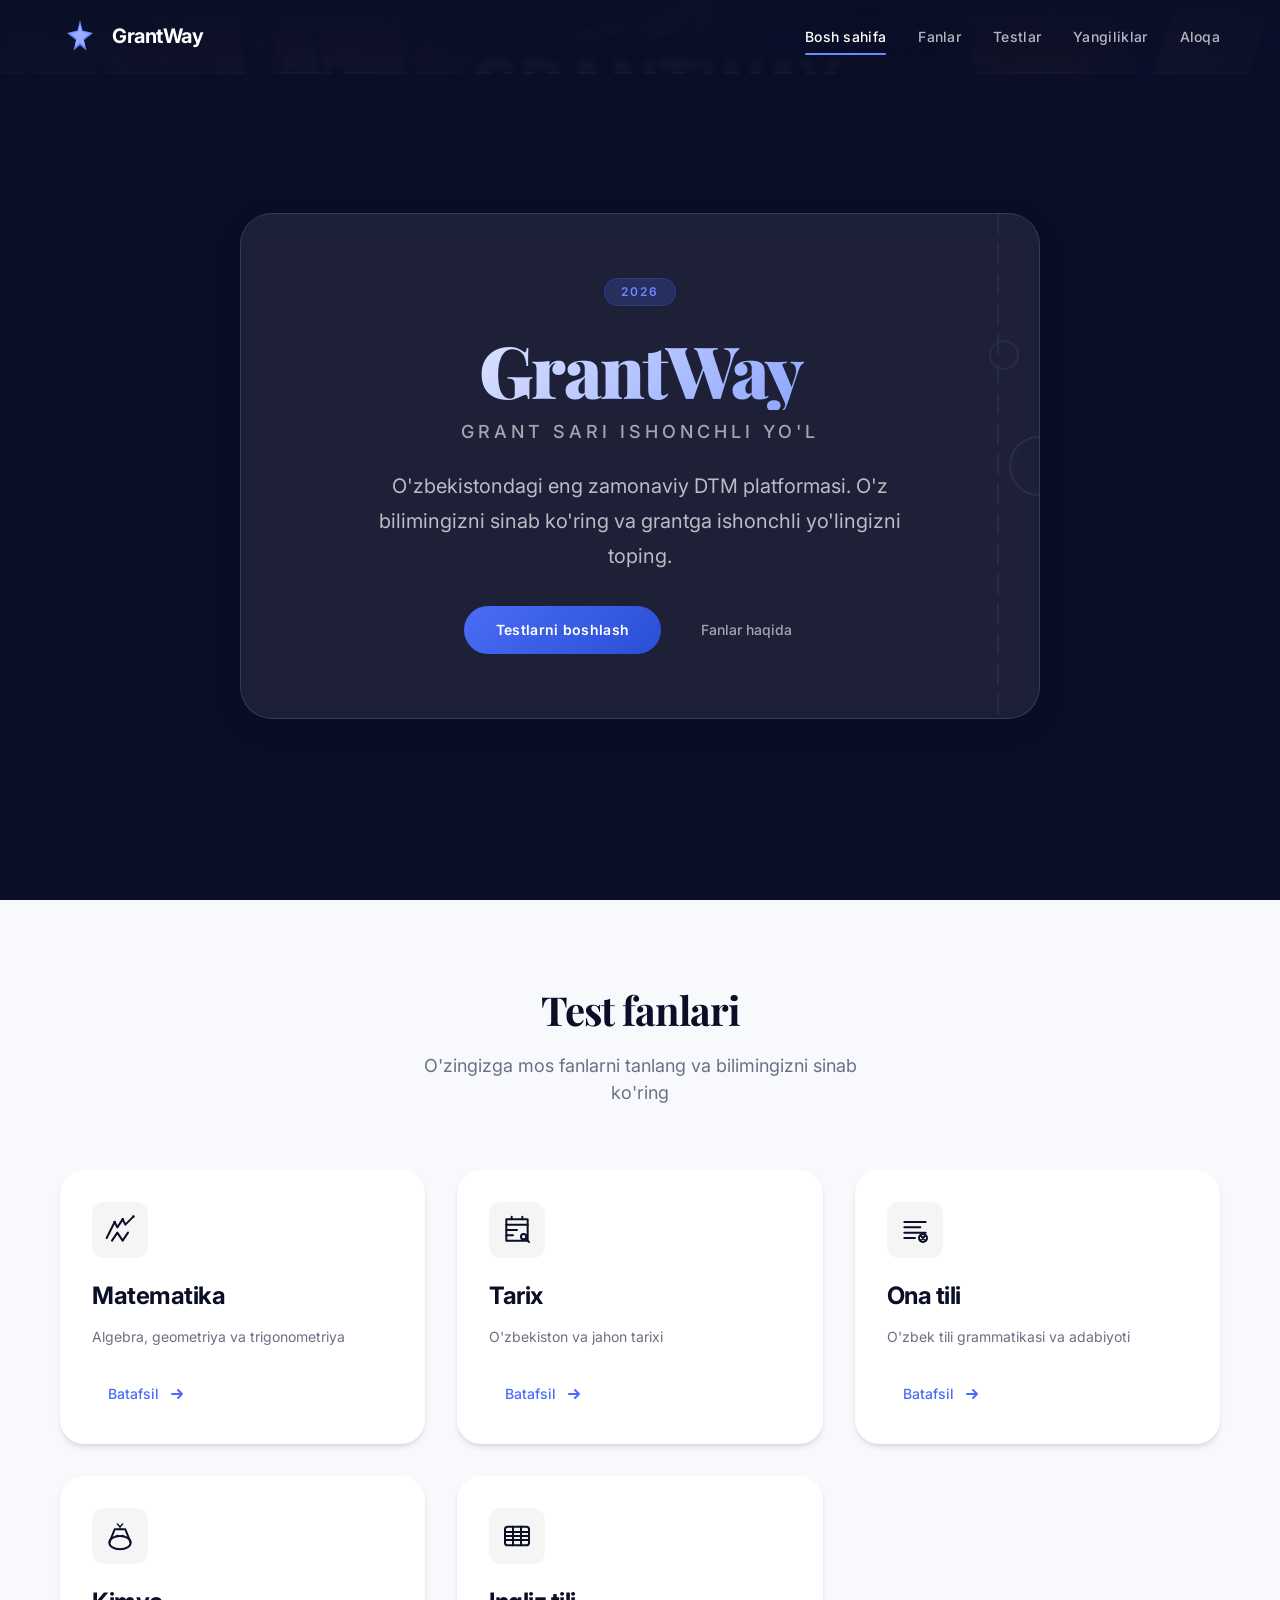
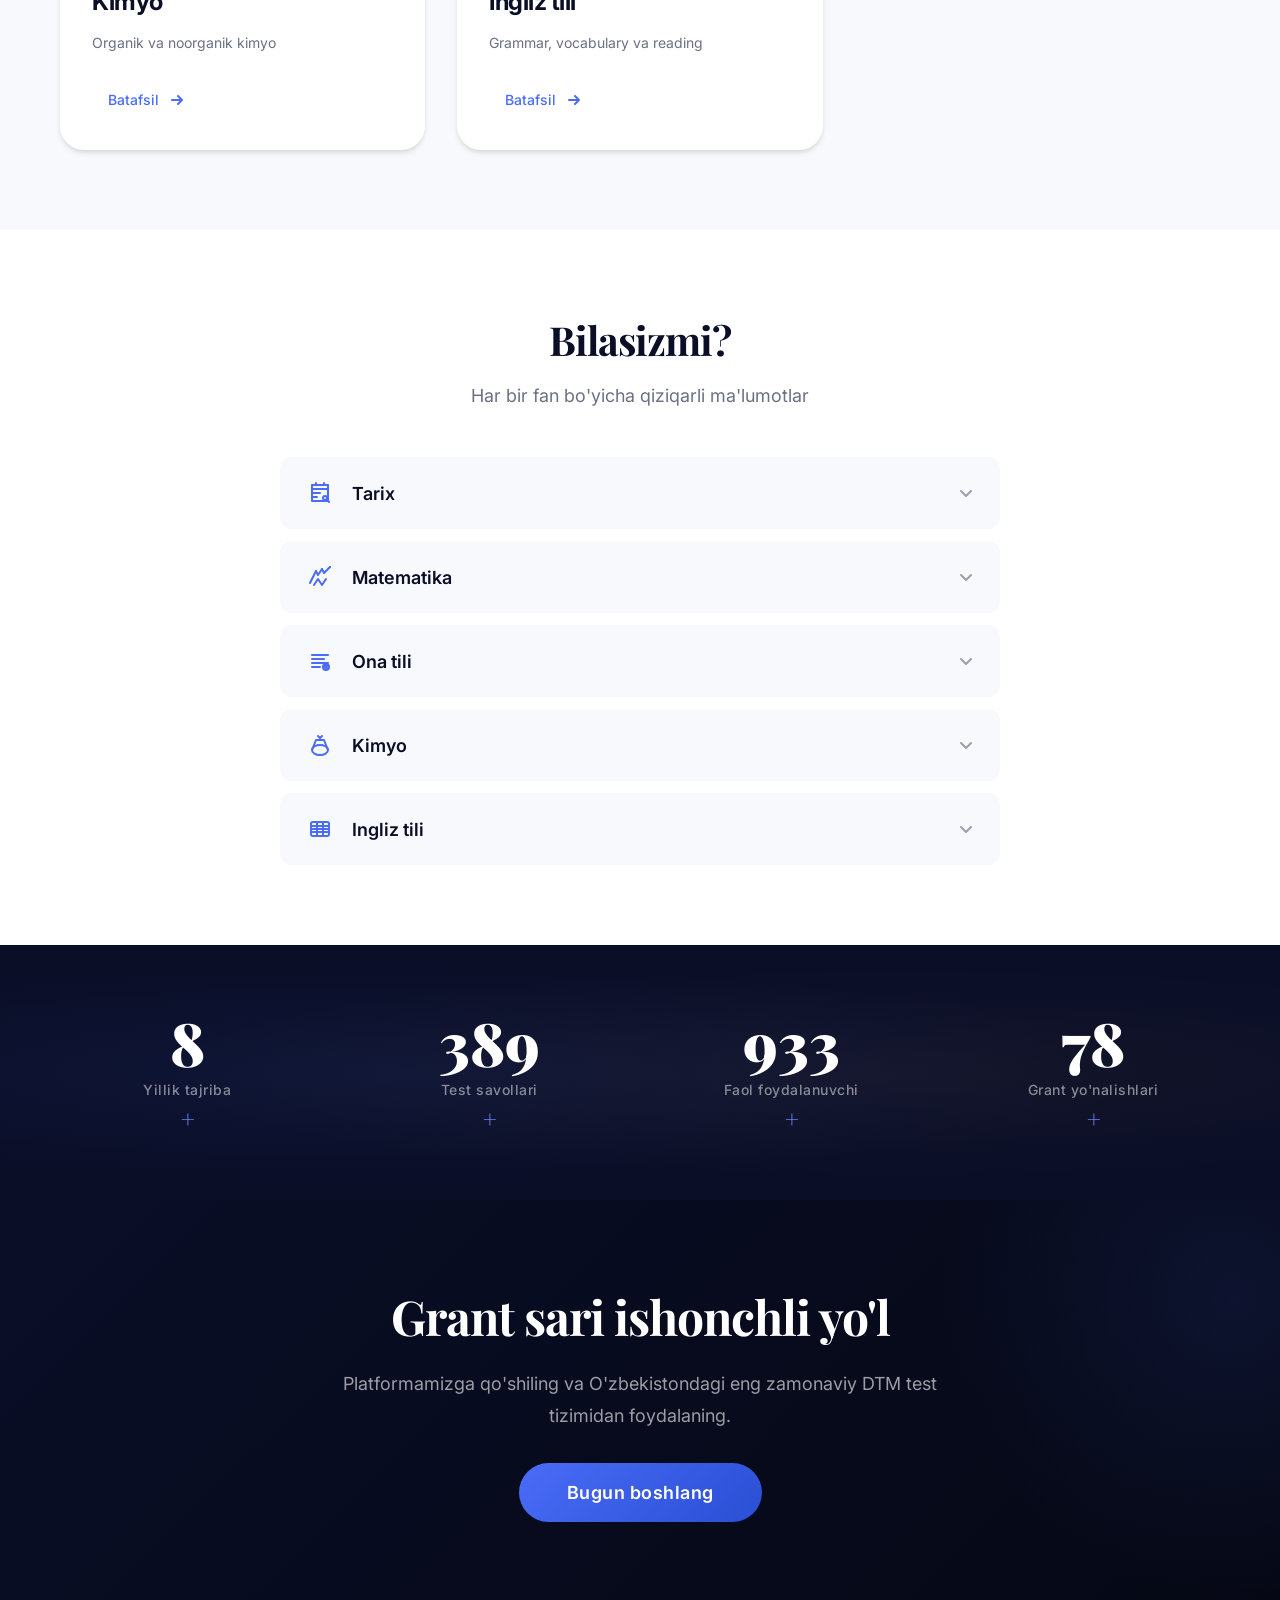
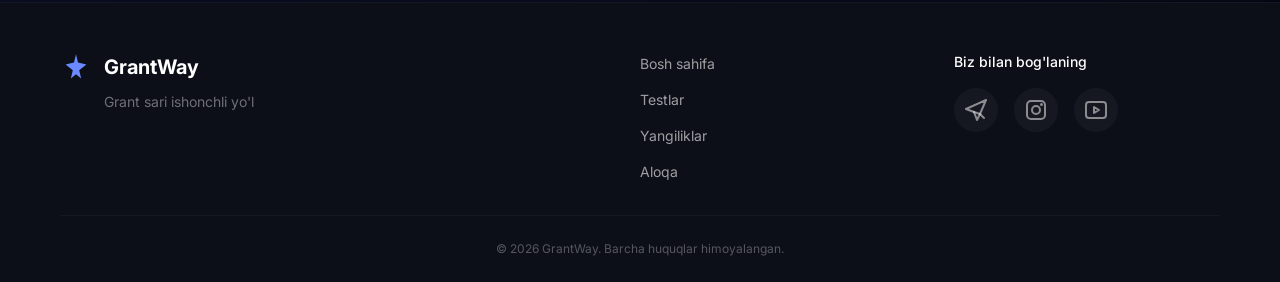
==== index.html @ 7e538c3a "first commit" ====
<!DOCTYPE html>
<html lang="uz">
<head>
    <!-- Meta ma'lumotlar -->
    <meta charset="UTF-8" />
    <meta name="viewport" content="width=device-width, initial-scale=1.0" />
    <meta name="description" content="GrantWay - O'zbekistondagi eng zamonaviy DTM abituriyentlar platformasi. Grant sari ishonchli yo'l." />
    <meta name="theme-color" content="#0a0e27" />
    
    <!-- Favicon -->
    <link rel="icon" type="image/svg+xml" href="./assets/icons/favicon.svg" />
    <link rel="apple-touch-icon" href="./assets/icons/apple-touch-icon.png" />
    
    <!-- Fontlar -->
    <link rel="preconnect" href="https://fonts.googleapis.com" />
    <link rel="preconnect" href="https://fonts.gstatic.com" crossorigin />
    <link href="https://fonts.googleapis.com/css2?family=Inter:ital,wght@0,300;0,400;0,500;0,600;0,700;0,800;0,900;1,400&family=Playfair+Display:ital,wght@0,700;0,800;0,900;1,700&display=swap" rel="stylesheet" />
    
    <!-- CSS -->
    <link rel="stylesheet" href="./style.css" />
    
    <title>GrantWay - Grant sari ishonchli yo'l</title>
</head>
<body>
    <!-- ============================================ -->
    <!-- HEADER: Transparent, Sticky, Blur -->
    <!-- ============================================ -->
    <header class="header" role="banner" aria-label="Sayt sarlavhasi">
        <div class="header__background" aria-hidden="true"></div>
        <div class="header__overlay" aria-hidden="true"></div>
        
        <div class="container header__container">
            <!-- Logo -->
            <a href="./index.html" class="header__logo" aria-label="GrantWay bosh sahifa">
                <svg class="header__logo-icon" width="40" height="40" viewBox="0 0 40 40" fill="none" xmlns="./assets/icons/logo.svg" aria-hidden="true">
                    <path d="M20 4L22.5 14.5L33 17L24 24L26.5 34.5L20 29L13.5 34.5L16 24L7 17L17.5 14.5L20 4Z" fill="currentColor" />
                    <path d="M20 8L21.8 15.6L29.6 17.4L23.4 22.6L25.2 30.2L20 26.6L14.8 30.2L16.6 22.6L10.4 17.4L18.2 15.6L20 8Z" fill="white" opacity="0.3" />
                </svg>
                <span class="header__logo-text">GrantWay</span>
            </a>
            
            <!-- Navigation -->
            <nav class="header__nav" role="navigation" aria-label="Asosiy menyu">
                <ul class="header__nav-list">
                    <li class="header__nav-item">
                        <a href="./index.html" class="header__nav-link header__nav-link--active">Bosh sahifa</a>
                    </li>
                    <li class="header__nav-item">
                        <a href="./index.html#fanlar" class="header__nav-link">Fanlar</a>
                    </li>
                    <li class="header__nav-item">
                        <a href="./pages/testlar.html" class="header__nav-link">Testlar</a>
                    </li>
                    <li class="header__nav-item">
                        <a href="./pages/yangiliklar.html" class="header__nav-link">Yangiliklar</a>
                    </li>
                    <li class="header__nav-item">
                        <a href="./pages/aloqa.html" class="header__nav-link">Aloqa</a>
                    </li>
                </ul>
            </nav>
            
            <!-- Burger Menu -->
            <button class="header__burger" aria-label="Menyuni ochish/yopish" aria-expanded="false" aria-controls="mobile-menu">
                <span class="header__burger-line"></span>
                <span class="header__burger-line"></span>
                <span class="header__burger-line"></span>
            </button>
        </div>
        
        <!-- Mobile Menu -->
        <div class="header__mobile" id="mobile-menu" role="navigation" aria-label="Mobil menyu" hidden>
            <ul class="header__mobile-list">
                <li class="header__mobile-item">
                    <a href="./index.html" class="header__mobile-link header__mobile-link--active">Bosh sahifa</a>
                </li>
                <li class="header__mobile-item">
                    <a href="./index.html#fanlar" class="header__mobile-link">Fanlar</a>
                </li>
                <li class="header__mobile-item">
                    <a href="./pages/testlar.html" class="header__mobile-link">Testlar</a>
                </li>
                <li class="header__mobile-item">
                    <a href="./pages/yangiliklar.html" class="header__mobile-link">Yangiliklar</a>
                </li>
                <li class="header__mobile-item">
                    <a href="./pages/aloqa.html" class="header__mobile-link">Aloqa</a>
                </li>
            </ul>
        </div>
    </header>

    <!-- ============================================ -->
    <!-- MAIN: Asosiy kontent -->
    <!-- ============================================ -->
    <main class="main" role="main">
        <!-- ============================================ -->
        <!-- HERO: Admission Ticket uslubi -->
        <!-- ============================================ -->
        <section class="hero" aria-label="Asosiy banner">
            <div class="hero__parallax" aria-hidden="true"></div>
            <div class="container hero__container">
                <div class="hero__ticket">
                    <div class="hero__content">
                        <span class="hero__badge">2026</span>
                        <h1 class="hero__title">
                            <span class="hero__title-main">GrantWay</span>
                            <span class="hero__title-sub">Grant sari ishonchli yo'l</span>
                        </h1>
                        <p class="hero__description">
                            O'zbekistondagi eng zamonaviy DTM platformasi. 
                            O'z bilimingizni sinab ko'ring va grantga ishonchli yo'lingizni toping.
                        </p>
                        <div class="hero__actions">
                            <a href="./pages/testlar.html" class="hero__cta cta-button">
                                <span class="cta-button__text">Testlarni boshlash</span>
                                <span class="cta-button__ripple" aria-hidden="true"></span>
                            </a>
                            <a href="./index.html#fanlar" class="hero__secondary">Fanlar haqida</a>
                        </div>
                    </div>
                    
                    <div class="hero__ticket-decoration" aria-hidden="true">
                        <div class="hero__ticket-line"></div>
                        <div class="hero__ticket-circle"></div>
                        <div class="hero__ticket-circle hero__ticket-circle--small"></div>
                    </div>
                </div>
            </div>
            
            <div class="hero__bg-animation" aria-hidden="true">
                <div class="hero__bg-particle"></div>
                <div class="hero__bg-particle"></div>
                <div class="hero__bg-particle"></div>
                <div class="hero__bg-particle"></div>
                <div class="hero__bg-particle"></div>
            </div>
        </section>

        <!-- ============================================ -->
        <!-- FANLAR: Matematika, Tarix, Ona tili, Kimyo, Ingliz -->
        <!-- ============================================ -->
        <section class="subjects" id="fanlar" aria-label="Fanlar bo'limi">
            <div class="container">
                <div class="subjects__header">
                    <h2 class="subjects__title">Test fanlari</h2>
                    <p class="subjects__subtitle">O'zingizga mos fanlarni tanlang va bilimingizni sinab ko'ring</p>
                </div>
                
                <div class="subjects__grid">
                    <!-- Matematika -->
                    <article class="subject-card subject-card--matematika" data-subject="matematika">
                        <div class="subject-card__background" aria-hidden="true"></div>
                        <div class="subject-card__content">
                            <div class="subject-card__icon-wrapper">
                                <svg class="subject-card__icon" width="48" height="48" viewBox="0 0 48 48" fill="none" xmlns="http://www.w3.org/2000/svg" aria-hidden="true">
                                    <path d="M4 36L16 12L20 20L28 8L32 16L44 4" stroke="currentColor" stroke-width="3" stroke-linecap="round" stroke-linejoin="round" />
                                    <path d="M12 40L20 28L28 40L36 28" stroke="currentColor" stroke-width="3" stroke-linecap="round" stroke-linejoin="round" />
                                    <circle cx="16" cy="12" r="2" fill="currentColor" />
                                    <circle cx="28" cy="8" r="2" fill="currentColor" />
                                    <circle cx="44" cy="4" r="2" fill="currentColor" />
                                </svg>
                            </div>
                            <h3 class="subject-card__title">Matematika</h3>
                            <p class="subject-card__description">Algebra, geometriya va trigonometriya</p>
                            <a href="./pages/matematika.html" class="subject-card__link" aria-label="Matematika faniga o'tish">
                                <span>Batafsil</span>
                                <svg width="20" height="20" viewBox="0 0 20 20" fill="none" xmlns="http://www.w3.org/2000/svg" aria-hidden="true">
                                    <path d="M5 10H15M15 10L11 6M15 10L11 14" stroke="currentColor" stroke-width="2" stroke-linecap="round" stroke-linejoin="round" />
                                </svg>
                            </a>
                        </div>
                        <div class="subject-card__float subject-card__float--1" aria-hidden="true">π</div>
                        <div class="subject-card__float subject-card__float--2" aria-hidden="true">Σ</div>
                        <div class="subject-card__float subject-card__float--3" aria-hidden="true">√</div>
                        <div class="subject-card__float subject-card__float--4" aria-hidden="true">+</div>
                        <div class="subject-card__float subject-card__float--5" aria-hidden="true">÷</div>
                    </article>

                    <!-- Tarix -->
                    <article class="subject-card subject-card--tarix" data-subject="tarix">
                        <div class="subject-card__background" aria-hidden="true"></div>
                        <div class="subject-card__content">
                            <div class="subject-card__icon-wrapper">
                                <svg class="subject-card__icon" width="48" height="48" viewBox="0 0 48 48" fill="none" xmlns="http://www.w3.org/2000/svg" aria-hidden="true">
                                    <path d="M8 8H40V40H8V8Z" stroke="currentColor" stroke-width="3" stroke-linejoin="round" />
                                    <path d="M16 8V4M32 8V4M8 16H40M8 24H24M8 32H18" stroke="currentColor" stroke-width="3" stroke-linecap="round" />
                                    <circle cx="34" cy="34" r="4" stroke="currentColor" stroke-width="3" />
                                    <path d="M37 37L42 42" stroke="currentColor" stroke-width="3" stroke-linecap="round" />
                                </svg>
                            </div>
                            <h3 class="subject-card__title">Tarix</h3>
                            <p class="subject-card__description">O'zbekiston va jahon tarixi</p>
                            <a href="./pages/tarix.html" class="subject-card__link" aria-label="Tarix faniga o'tish">
                                <span>Batafsil</span>
                                <svg width="20" height="20" viewBox="0 0 20 20" fill="none" xmlns="http://www.w3.org/2000/svg" aria-hidden="true">
                                    <path d="M5 10H15M15 10L11 6M15 10L11 14" stroke="currentColor" stroke-width="2" stroke-linecap="round" stroke-linejoin="round" />
                                </svg>
                            </a>
                        </div>
                        <div class="subject-card__float subject-card__float--1" aria-hidden="true">⚔</div>
                        <div class="subject-card__float subject-card__float--2" aria-hidden="true">🏛</div>
                        <div class="subject-card__float subject-card__float--3" aria-hidden="true">🗺</div>
                        <div class="subject-card__float subject-card__float--4" aria-hidden="true">👑</div>
                        <div class="subject-card__float subject-card__float--5" aria-hidden="true">📜</div>
                    </article>

                    <!-- Ona tili -->
                    <article class="subject-card subject-card--ona-tili" data-subject="ona-tili">
                        <div class="subject-card__background" aria-hidden="true"></div>
                        <div class="subject-card__content">
                            <div class="subject-card__icon-wrapper">
                                <svg class="subject-card__icon" width="48" height="48" viewBox="0 0 48 48" fill="none" xmlns="http://www.w3.org/2000/svg" aria-hidden="true">
                                    <path d="M8 12H40M8 20H32M8 28H40M8 36H24" stroke="currentColor" stroke-width="3" stroke-linecap="round" />
                                    <circle cx="36" cy="36" r="6" stroke="currentColor" stroke-width="3" />
                                    <path d="M33 33L39 39M39 33L33 39" stroke="currentColor" stroke-width="3" stroke-linecap="round" />
                                </svg>
                            </div>
                            <h3 class="subject-card__title">Ona tili</h3>
                            <p class="subject-card__description">O'zbek tili grammatikasi va adabiyoti</p>
                            <a href="./pages/ona-tili.html" class="subject-card__link" aria-label="Ona tili faniga o'tish">
                                <span>Batafsil</span>
                                <svg width="20" height="20" viewBox="0 0 20 20" fill="none" xmlns="http://www.w3.org/2000/svg" aria-hidden="true">
                                    <path d="M5 10H15M15 10L11 6M15 10L11 14" stroke="currentColor" stroke-width="2" stroke-linecap="round" stroke-linejoin="round" />
                                </svg>
                            </a>
                        </div>
                        <div class="subject-card__float subject-card__float--1" aria-hidden="true">📖</div>
                        <div class="subject-card__float subject-card__float--2" aria-hidden="true">✍</div>
                        <div class="subject-card__float subject-card__float--3" aria-hidden="true">📝</div>
                        <div class="subject-card__float subject-card__float--4" aria-hidden="true">🔤</div>
                        <div class="subject-card__float subject-card__float--5" aria-hidden="true">📚</div>
                    </article>

                    <!-- Kimyo -->
                    <article class="subject-card subject-card--kimyo" data-subject="kimyo">
                        <div class="subject-card__background" aria-hidden="true"></div>
                        <div class="subject-card__content">
                            <div class="subject-card__icon-wrapper">
                                <svg class="subject-card__icon" width="48" height="48" viewBox="0 0 48 48" fill="none" xmlns="http://www.w3.org/2000/svg" aria-hidden="true">
                                    <ellipse cx="24" cy="34" rx="16" ry="10" stroke="currentColor" stroke-width="3" />
                                    <path d="M8 34L16 14H32L40 34" stroke="currentColor" stroke-width="3" stroke-linejoin="round" />
                                    <circle cx="20" cy="24" r="2" fill="currentColor" />
                                    <circle cx="28" cy="24" r="2" fill="currentColor" />
                                    <path d="M24 14V10M24 10L20 6M24 10L28 6" stroke="currentColor" stroke-width="2" stroke-linecap="round" stroke-linejoin="round" />
                                </svg>
                            </div>
                            <h3 class="subject-card__title">Kimyo</h3>
                            <p class="subject-card__description">Organik va noorganik kimyo</p>
                            <a href="./pages/kimyo.html" class="subject-card__link" aria-label="Kimyo faniga o'tish">
                                <span>Batafsil</span>
                                <svg width="20" height="20" viewBox="0 0 20 20" fill="none" xmlns="http://www.w3.org/2000/svg" aria-hidden="true">
                                    <path d="M5 10H15M15 10L11 6M15 10L11 14" stroke="currentColor" stroke-width="2" stroke-linecap="round" stroke-linejoin="round" />
                                </svg>
                            </a>
                        </div>
                        <div class="subject-card__float subject-card__float--1" aria-hidden="true">⚗</div>
                        <div class="subject-card__float subject-card__float--2" aria-hidden="true">🧪</div>
                        <div class="subject-card__float subject-card__float--3" aria-hidden="true">⚛</div>
                        <div class="subject-card__float subject-card__float--4" aria-hidden="true">🔬</div>
                        <div class="subject-card__float subject-card__float--5" aria-hidden="true">🧫</div>
                    </article>

                    <!-- Ingliz tili -->
                    <article class="subject-card subject-card--ingliz" data-subject="ingliz">
                        <div class="subject-card__background" aria-hidden="true"></div>
                        <div class="subject-card__content">
                            <div class="subject-card__icon-wrapper">
                                <svg class="subject-card__icon" width="48" height="48" viewBox="0 0 48 48" fill="none" xmlns="http://www.w3.org/2000/svg" aria-hidden="true">
                                    <rect x="6" y="10" width="36" height="28" rx="4" stroke="currentColor" stroke-width="3" />
                                    <path d="M6 18H42M6 24H42M6 30H42" stroke="currentColor" stroke-width="3" stroke-linecap="round" />
                                    <path d="M18 10V38M30 10V38" stroke="currentColor" stroke-width="3" stroke-linecap="round" />
                                </svg>
                            </div>
                            <h3 class="subject-card__title">Ingliz tili</h3>
                            <p class="subject-card__description">Grammar, vocabulary va reading</p>
                            <a href="./pages/ingliz.html" class="subject-card__link" aria-label="Ingliz tili faniga o'tish">
                                <span>Batafsil</span>
                                <svg width="20" height="20" viewBox="0 0 20 20" fill="none" xmlns="http://www.w3.org/2000/svg" aria-hidden="true">
                                    <path d="M5 10H15M15 10L11 6M15 10L11 14" stroke="currentColor" stroke-width="2" stroke-linecap="round" stroke-linejoin="round" />
                                </svg>
                            </a>
                        </div>
                        <div class="subject-card__float subject-card__float--1" aria-hidden="true">ABC</div>
                        <div class="subject-card__float subject-card__float--2" aria-hidden="true">📘</div>
                        <div class="subject-card__float subject-card__float--3" aria-hidden="true">🇬🇧</div>
                        <div class="subject-card__float subject-card__float--4" aria-hidden="true">📝</div>
                        <div class="subject-card__float subject-card__float--5" aria-hidden="true">🗣</div>
                    </article>
                </div>
            </div>
        </section>

        <!-- ============================================ -->
        <!-- BILASIZMI: Accordion -->
        <!-- ============================================ -->
        <section class="facts" aria-label="Qiziqarli faktlar">
            <div class="container">
                <div class="facts__header">
                    <h2 class="facts__title">Bilasizmi?</h2>
                    <p class="facts__subtitle">Har bir fan bo'yicha qiziqarli ma'lumotlar</p>
                </div>
                
                <div class="facts__accordion" role="list">
                    <!-- Tarix -->
                    <div class="fact-item" role="listitem" data-fact="tarix">
                        <button class="fact-item__trigger" aria-expanded="false" aria-controls="fact-content-tarix">
                            <span class="fact-item__icon" aria-hidden="true">
                                <svg width="24" height="24" viewBox="0 0 24 24" fill="none" xmlns="http://www.w3.org/2000/svg">
                                    <path d="M4 4H20V20H4V4Z" stroke="currentColor" stroke-width="2" stroke-linejoin="round" />
                                    <path d="M8 4V2M16 4V2M4 8H20M4 12H12M4 16H9" stroke="currentColor" stroke-width="2" stroke-linecap="round" />
                                    <circle cx="17" cy="17" r="2" stroke="currentColor" stroke-width="2" />
                                    <path d="M18.5 18.5L21 21" stroke="currentColor" stroke-width="2" stroke-linecap="round" />
                                </svg>
                            </span>
                            <span class="fact-item__title">Tarix</span>
                            <span class="fact-item__arrow" aria-hidden="true">
                                <svg width="20" height="20" viewBox="0 0 20 20" fill="none" xmlns="http://www.w3.org/2000/svg">
                                    <path d="M5 8L10 13L15 8" stroke="currentColor" stroke-width="2" stroke-linecap="round" stroke-linejoin="round" />
                                </svg>
                            </span>
                        </button>
                        <div class="fact-item__content" id="fact-content-tarix" role="region">
                            <div class="fact-item__body">
                                <p>O'zbekiston hududida 3000 yil avval yozma adabiyot paydo bo'lgan. Avesto kitobi shu davrga oid eng qadimiy manbalardan biri hisoblanadi.</p>
                            </div>
                        </div>
                    </div>

                    <!-- Matematika -->
                    <div class="fact-item" role="listitem" data-fact="matematika">
                        <button class="fact-item__trigger" aria-expanded="false" aria-controls="fact-content-matematika">
                            <span class="fact-item__icon" aria-hidden="true">
                                <svg width="24" height="24" viewBox="0 0 24 24" fill="none" xmlns="http://www.w3.org/2000/svg">
                                    <path d="M2 18L8 6L10 10L14 4L16 8L22 2" stroke="currentColor" stroke-width="2" stroke-linecap="round" stroke-linejoin="round" />
                                    <path d="M6 20L10 14L14 20L18 14" stroke="currentColor" stroke-width="2" stroke-linecap="round" stroke-linejoin="round" />
                                    <circle cx="8" cy="6" r="1" fill="currentColor" />
                                    <circle cx="14" cy="4" r="1" fill="currentColor" />
                                    <circle cx="22" cy="2" r="1" fill="currentColor" />
                                </svg>
                            </span>
                            <span class="fact-item__title">Matematika</span>
                            <span class="fact-item__arrow" aria-hidden="true">
                                <svg width="20" height="20" viewBox="0 0 20 20" fill="none" xmlns="http://www.w3.org/2000/svg">
                                    <path d="M5 8L10 13L15 8" stroke="currentColor" stroke-width="2" stroke-linecap="round" stroke-linejoin="round" />
                                </svg>
                            </span>
                        </button>
                        <div class="fact-item__content" id="fact-content-matematika" role="region">
                            <div class="fact-item__body">
                                <p>Al-Xorazmiy "Algebra" asari bilan matematikaga algebra atamasini kiritgan. U 9-asrda yashab, hozirgi O'zbekiston hududida ilm-fan rivojiga katta hissa qo'shgan.</p>
                            </div>
                        </div>
                    </div>

                    <!-- Ona tili -->
                    <div class="fact-item" role="listitem" data-fact="ona-tili">
                        <button class="fact-item__trigger" aria-expanded="false" aria-controls="fact-content-ona-tili">
                            <span class="fact-item__icon" aria-hidden="true">
                                <svg width="24" height="24" viewBox="0 0 24 24" fill="none" xmlns="http://www.w3.org/2000/svg">
                                    <path d="M4 6H20M4 10H16M4 14H20M4 18H12" stroke="currentColor" stroke-width="2" stroke-linecap="round" />
                                    <circle cx="18" cy="18" r="3" stroke="currentColor" stroke-width="2" />
                                    <path d="M16.5 16.5L19.5 19.5M19.5 16.5L16.5 19.5" stroke="currentColor" stroke-width="2" stroke-linecap="round" />
                                </svg>
                            </span>
                            <span class="fact-item__title">Ona tili</span>
                            <span class="fact-item__arrow" aria-hidden="true">
                                <svg width="20" height="20" viewBox="0 0 20 20" fill="none" xmlns="http://www.w3.org/2000/svg">
                                    <path d="M5 8L10 13L15 8" stroke="currentColor" stroke-width="2" stroke-linecap="round" stroke-linejoin="round" />
                                </svg>
                            </span>
                        </button>
                        <div class="fact-item__content" id="fact-content-ona-tili" role="region">
                            <div class="fact-item__body">
                                <p>O'zbek tili 33 ta harfga ega. 1993-yilda lotin alifbosiga o'tilgan va hozirda ikkala alifbo (lotin va kirill) parallel ravishda qo'llanilmoqda.</p>
                            </div>
                        </div>
                    </div>

                    <!-- Kimyo -->
                    <div class="fact-item" role="listitem" data-fact="kimyo">
                        <button class="fact-item__trigger" aria-expanded="false" aria-controls="fact-content-kimyo">
                            <span class="fact-item__icon" aria-hidden="true">
                                <svg width="24" height="24" viewBox="0 0 24 24" fill="none" xmlns="http://www.w3.org/2000/svg">
                                    <ellipse cx="12" cy="17" rx="8" ry="5" stroke="currentColor" stroke-width="2" />
                                    <path d="M4 17L8 7H16L20 17" stroke="currentColor" stroke-width="2" stroke-linejoin="round" />
                                    <circle cx="10" cy="12" r="1" fill="currentColor" />
                                    <circle cx="14" cy="12" r="1" fill="currentColor" />
                                    <path d="M12 7V5M12 5L10 3M12 5L14 3" stroke="currentColor" stroke-width="2" stroke-linecap="round" stroke-linejoin="round" />
                                </svg>
                            </span>
                            <span class="fact-item__title">Kimyo</span>
                            <span class="fact-item__arrow" aria-hidden="true">
                                <svg width="20" height="20" viewBox="0 0 20 20" fill="none" xmlns="http://www.w3.org/2000/svg">
                                    <path d="M5 8L10 13L15 8" stroke="currentColor" stroke-width="2" stroke-linecap="round" stroke-linejoin="round" />
                                </svg>
                            </span>
                        </button>
                        <div class="fact-item__content" id="fact-content-kimyo" role="region">
                            <div class="fact-item__body">
                                <p>O'zbekiston kimyo olimlari 14-asrda bo'yoq va dori-darmon ishlab chiqarishda kimyoviy jarayonlarni qo'llashgan. Abu Ali ibn Sino esa 1000 dan ortiq dori vositalarining kimyoviy tarkibini o'rgangan.</p>
                            </div>
                        </div>
                    </div>

                    <!-- Ingliz tili -->
                    <div class="fact-item" role="listitem" data-fact="ingliz">
                        <button class="fact-item__trigger" aria-expanded="false" aria-controls="fact-content-ingliz">
                            <span class="fact-item__icon" aria-hidden="true">
                                <svg width="24" height="24" viewBox="0 0 24 24" fill="none" xmlns="http://www.w3.org/2000/svg">
                                    <rect x="3" y="5" width="18" height="14" rx="2" stroke="currentColor" stroke-width="2" />
                                    <path d="M3 9H21M3 12H21M3 15H21" stroke="currentColor" stroke-width="2" stroke-linecap="round" />
                                    <path d="M9 5V19M15 5V19" stroke="currentColor" stroke-width="2" stroke-linecap="round" />
                                </svg>
                            </span>
                            <span class="fact-item__title">Ingliz tili</span>
                            <span class="fact-item__arrow" aria-hidden="true">
                                <svg width="20" height="20" viewBox="0 0 20 20" fill="none" xmlns="http://www.w3.org/2000/svg">
                                    <path d="M5 8L10 13L15 8" stroke="currentColor" stroke-width="2" stroke-linecap="round" stroke-linejoin="round" />
                                </svg>
                            </span>
                        </button>
                        <div class="fact-item__content" id="fact-content-ingliz" role="region">
                            <div class="fact-item__body">
                                <p>Ingliz tili dunyoda 1.5 milliardga yaqin odam tomonidan qo'llaniladi. Bu til O'zbekistonda ham eng ko'p o'rganiladigan xorijiy til hisoblanadi.</p>
                            </div>
                        </div>
                    </div>
                </div>
            </div>
        </section>

        <!-- ============================================ -->
        <!-- STATISTIKA: Animated Counter -->
        <!-- ============================================ -->
        <section class="statistics" aria-label="Platforma statistikasi">
            <div class="container">
                <div class="statistics__grid">
                    <div class="statistic-item">
                        <span class="statistic-item__number" data-count="10" data-duration="2000">0</span>
                        <span class="statistic-item__label">Yillik tajriba</span>
                        <span class="statistic-item__suffix">+</span>
                    </div>
                    <div class="statistic-item">
                        <span class="statistic-item__number" data-count="500" data-duration="2000">0</span>
                        <span class="statistic-item__label">Test savollari</span>
                        <span class="statistic-item__suffix">+</span>
                    </div>
                    <div class="statistic-item">
                        <span class="statistic-item__number" data-count="1200" data-duration="2000">0</span>
                        <span class="statistic-item__label">Faol foydalanuvchi</span>
                        <span class="statistic-item__suffix">+</span>
                    </div>
                    <div class="statistic-item">
                        <span class="statistic-item__number" data-count="100" data-duration="2000">0</span>
                        <span class="statistic-item__label">Grant yo'nalishlari</span>
                        <span class="statistic-item__suffix">+</span>
                    </div>
                </div>
            </div>
        </section>

        <!-- ============================================ -->
        <!-- CTA: Premium, Ripple, Glow -->
        <!-- ============================================ -->
        <section class="cta-section" aria-label="Harakatga chaqiruv">
            <div class="container">
                <div class="cta-section__content">
                    <h2 class="cta-section__title">Grant sari ishonchli yo'l</h2>
                    <p class="cta-section__description">
                        Platformamizga qo'shiling va O'zbekistondagi eng zamonaviy DTM test tizimidan foydalaning.
                    </p>
                    <a href="./pages/testlar.html" class="cta-section__button cta-button cta-button--large">
                        <span class="cta-button__text">Bugun boshlang</span>
                        <span class="cta-button__ripple" aria-hidden="true"></span>
                        <span class="cta-button__glow" aria-hidden="true"></span>
                    </a>
                </div>
            </div>
        </section>
    </main>

    <!-- ============================================ -->
    <!-- FOOTER: Dark Blue -->
    <!-- ============================================ -->
    <footer class="footer" role="contentinfo" aria-label="Sayt pastki qismi">
        <div class="container">
            <div class="footer__grid">
                <div class="footer__brand">
                    <a href="./index.html" class="footer__logo">
                        <svg width="32" height="32" viewBox="0 0 40 40" fill="none" xmlns="http://www.w3.org/2000/svg" aria-hidden="true">
                            <path d="M20 4L22.5 14.5L33 17L24 24L26.5 34.5L20 29L13.5 34.5L16 24L7 17L17.5 14.5L20 4Z" fill="currentColor" />
                        </svg>
                        <span>GrantWay</span>
                    </a>
                    <p class="footer__description">Grant sari ishonchli yo'l</p>
                </div>
                
                <nav class="footer__nav" aria-label="Footer menyusi">
                    <ul class="footer__nav-list">
                        <li><a href="./index.html">Bosh sahifa</a></li>
                        <li><a href="./pages/testlar.html">Testlar</a></li>
                        <li><a href="./pages/yangiliklar.html">Yangiliklar</a></li>
                        <li><a href="./pages/aloqa.html">Aloqa</a></li>
                    </ul>
                </nav>
                
                <div class="footer__social">
                    <span class="footer__social-label">Biz bilan bog'laning</span>
                    <div class="footer__social-links">
                        <a href="#" aria-label="Telegram" class="footer__social-link">
                            <svg width="24" height="24" viewBox="0 0 24 24" fill="none" xmlns="http://www.w3.org/2000/svg" aria-hidden="true">
                                <path d="M22 2L2 11L10 14L13 22L16 16L22 2Z" stroke="currentColor" stroke-width="2" stroke-linejoin="round" />
                                <path d="M16 16L20 20M16 16L10 14" stroke="currentColor" stroke-width="2" stroke-linecap="round" />
                            </svg>
                        </a>
                        <a href="#" aria-label="Instagram" class="footer__social-link">
                            <svg width="24" height="24" viewBox="0 0 24 24" fill="none" xmlns="http://www.w3.org/2000/svg" aria-hidden="true">
                                <rect x="3" y="3" width="18" height="18" rx="4" stroke="currentColor" stroke-width="2" />
                                <circle cx="12" cy="12" r="4" stroke="currentColor" stroke-width="2" />
                                <circle cx="17.5" cy="6.5" r="1.5" fill="currentColor" />
                            </svg>
                        </a>
                        <a href="#" aria-label="YouTube" class="footer__social-link">
                            <svg width="24" height="24" viewBox="0 0 24 24" fill="none" xmlns="http://www.w3.org/2000/svg" aria-hidden="true">
                                <rect x="2" y="4" width="20" height="16" rx="3" stroke="currentColor" stroke-width="2" />
                                <path d="M10 9L15 12L10 15V9Z" stroke="currentColor" stroke-width="2" stroke-linejoin="round" />
                            </svg>
                        </a>
                    </div>
                </div>
            </div>
            
            <div class="footer__bottom">
                <p class="footer__copyright">&copy; 2026 GrantWay. Barcha huquqlar himoyalangan.</p>
            </div>
        </div>
    </footer>

    <!-- ============================================ -->
    <!-- SCRIPTS -->
    <!-- ============================================ -->
    <script src="./script.js" defer></script>
</body>
</html>
---- style.css ----
/* ============================================ */
/* CSS VARIABLES: Global dizayn tokenlari */
/* ============================================ */
:root {
    /* Colors - Primary */
    --color-primary: #0a0e27;
    --color-primary-light: #1a1f4a;
    --color-primary-dark: #050814;
    
    /* Colors - Secondary */
    --color-secondary: #4a6cf7;
    --color-secondary-light: #6b8aff;
    --color-secondary-dark: #2a4ed4;
    
    /* Colors - Accent */
    --color-accent: #f7c948;
    --color-accent-light: #fade7a;
    --color-accent-dark: #d4a820;
    
    /* Colors - Neutral */
    --color-white: #ffffff;
    --color-off-white: #f8f9fc;
    --color-gray-100: #f0f1f5;
    --color-gray-200: #e0e2e8;
    --color-gray-300: #c0c3cc;
    --color-gray-400: #9a9faf;
    --color-gray-500: #6b7084;
    --color-gray-600: #4a4f62;
    --color-gray-700: #2e3242;
    --color-gray-800: #1a1d2a;
    --color-gray-900: #0d0f18;
    
    /* Colors - Subject specific */
    --color-matematika: #4a6cf7;
    --color-tarix: #d4a820;
    --color-ona-tili: #2ecc71;
    --color-kimyo: #e74c3c;
    --color-ingliz: #e67e22;
    
    /* Typography */
    --font-primary: 'Inter', -apple-system, BlinkMacSystemFont, 'Segoe UI', Roboto, Oxygen, Ubuntu, Cantarell, sans-serif;
    --font-display: 'Playfair Display', 'Times New Roman', serif;
    
    --font-size-xs: 0.75rem;     /* 12px */
    --font-size-sm: 0.875rem;    /* 14px */
    --font-size-base: 1rem;      /* 16px */
    --font-size-md: 1.125rem;    /* 18px */
    --font-size-lg: 1.25rem;     /* 20px */
    --font-size-xl: 1.5rem;      /* 24px */
    --font-size-2xl: 2rem;       /* 32px */
    --font-size-3xl: 2.5rem;     /* 40px */
    --font-size-4xl: 3rem;       /* 48px */
    --font-size-5xl: 3.75rem;    /* 60px */
    --font-size-6xl: 4.5rem;     /* 72px */
    
    --font-weight-light: 300;
    --font-weight-regular: 400;
    --font-weight-medium: 500;
    --font-weight-semibold: 600;
    --font-weight-bold: 700;
    --font-weight-extrabold: 800;
    --font-weight-black: 900;
    
    --line-height-tight: 1.1;
    --line-height-snug: 1.25;
    --line-height-normal: 1.5;
    --line-height-relaxed: 1.75;
    
    /* Spacing */
    --spacing-1: 0.25rem;   /* 4px */
    --spacing-2: 0.5rem;    /* 8px */
    --spacing-3: 0.75rem;   /* 12px */
    --spacing-4: 1rem;      /* 16px */
    --spacing-5: 1.25rem;   /* 20px */
    --spacing-6: 1.5rem;    /* 24px */
    --spacing-8: 2rem;      /* 32px */
    --spacing-10: 2.5rem;   /* 40px */
    --spacing-12: 3rem;     /* 48px */
    --spacing-16: 4rem;     /* 64px */
    --spacing-20: 5rem;     /* 80px */
    --spacing-24: 6rem;     /* 96px */
    --spacing-32: 8rem;     /* 128px */
    
    /* Border Radius */
    --radius-sm: 0.375rem;   /* 6px */
    --radius-md: 0.5rem;     /* 8px */
    --radius-lg: 0.75rem;    /* 12px */
    --radius-xl: 1rem;       /* 16px */
    --radius-2xl: 1.5rem;    /* 24px */
    --radius-3xl: 2rem;      /* 32px */
    --radius-full: 9999px;
    
    /* Shadows */
    --shadow-sm: 0 1px 2px rgba(0, 0, 0, 0.05);
    --shadow-md: 0 4px 6px -1px rgba(0, 0, 0, 0.1), 0 2px 4px -1px rgba(0, 0, 0, 0.06);
    --shadow-lg: 0 10px 15px -3px rgba(0, 0, 0, 0.1), 0 4px 6px -2px rgba(0, 0, 0, 0.05);
    --shadow-xl: 0 20px 25px -5px rgba(0, 0, 0, 0.1), 0 10px 10px -5px rgba(0, 0, 0, 0.04);
    --shadow-2xl: 0 25px 50px -12px rgba(0, 0, 0, 0.25);
    
    /* Glassmorphism */
    --glass-background: rgba(255, 255, 255, 0.08);
    --glass-border: rgba(255, 255, 255, 0.12);
    --glass-shadow: 0 8px 32px rgba(0, 0, 0, 0.12);
    --glass-blur: blur(12px);
    
    /* Transitions */
    --transition-fast: 150ms ease;
    --transition-base: 250ms ease;
    --transition-slow: 400ms ease;
    --transition-extra-slow: 600ms ease;
    
    /* Z-Index */
    --z-below: -1;
    --z-base: 0;
    --z-above: 1;
    --z-dropdown: 10;
    --z-sticky: 50;
    --z-header: 100;
    --z-modal: 200;
    --z-toast: 300;
    
    /* Container Max Width */
    --container-max-width: 1200px;
    --container-padding: 20px;
}

/* ============================================ */
/* RESET: Browser defaultlarini tozalash */
/* ============================================ */
*,
*::before,
*::after {
    margin: 0;
    padding: 0;
    box-sizing: border-box;
}

html {
    scroll-behavior: smooth;
    -webkit-font-smoothing: antialiased;
    -moz-osx-font-smoothing: grayscale;
    text-rendering: optimizeLegibility;
}

body {
    font-family: var(--font-primary);
    font-size: var(--font-size-base);
    line-height: var(--line-height-normal);
    color: var(--color-gray-900);
    background-color: var(--color-off-white);
    overflow-x: hidden;
    -webkit-tap-highlight-color: transparent;
}

img,
svg {
    display: block;
    max-width: 100%;
}

a {
    color: inherit;
    text-decoration: none;
}

button {
    font-family: inherit;
    font-size: inherit;
    cursor: pointer;
    border: none;
    background: none;
}

ul,
ol {
    list-style: none;
}

/* ============================================ */
/* CONTAINER: Responsive container */
/* ============================================ */
.container {
    max-width: var(--container-max-width);
    margin: 0 auto;
    padding: 0 var(--container-padding);
    width: 100%;
}

/* ============================================ */
/* UTILITY: Yordamchi classlar */
/* ============================================ */
.sr-only {
    position: absolute;
    width: 1px;
    height: 1px;
    padding: 0;
    margin: -1px;
    overflow: hidden;
    clip: rect(0, 0, 0, 0);
    border: 0;
}

/* ============================================ */
/* HEADER: Transparent, Sticky, Blur */
/* ============================================ */
.header {
    position: fixed;
    top: 0;
    left: 0;
    right: 0;
    z-index: var(--z-header);
    padding: var(--spacing-4) 0;
    transition: background-color var(--transition-base), box-shadow var(--transition-base);
}

.header--scrolled {
    background-color: rgba(10, 14, 39, 0.85);
    backdrop-filter: var(--glass-blur);
    -webkit-backdrop-filter: var(--glass-blur);
    box-shadow: var(--shadow-lg);
}

.header__background {
    position: absolute;
    top: 0;
    left: 0;
    right: 0;
    bottom: 0;
    z-index: var(--z-below);
    background-image:url(./assets/images/grant-background.png);
    background-size: cover;
    background-position: center;
    opacity: 0.15;
    filter: blur(2px);
}

.header__overlay {
    position: absolute;
    top: 0;
    left: 0;
    right: 0;
    bottom: 0;
    z-index: var(--z-below);
    background: linear-gradient(180deg, rgba(10, 14, 39, 0.95) 0%, rgba(10, 14, 39, 0.80) 100%);
}

.header__container {
    display: flex;
    align-items: center;
    justify-content: space-between;
    position: relative;
    z-index: var(--z-above);
    gap: var(--spacing-4);
}

/* Logo */
.header__logo {
    display: flex;
    align-items: center;
    gap: var(--spacing-3);
    color: var(--color-white);
    font-weight: var(--font-weight-bold);
    font-size: var(--font-size-lg);
    text-decoration: none;
    flex-shrink: 0;
    transition: opacity var(--transition-fast);
}

.header__logo:hover {
    opacity: 0.8;
}

.header__logo-icon {
    width: 40px;
    height: 40px;
    color: var(--color-secondary-light);
}

.header__logo-text {
    letter-spacing: -0.5px;
}

/* Navigation */
.header__nav {
    display: none;
}

.header__nav-list {
    display: flex;
    align-items: center;
    gap: var(--spacing-8);
}

.header__nav-link {
    color: rgba(255, 255, 255, 0.7);
    font-size: var(--font-size-sm);
    font-weight: var(--font-weight-medium);
    padding: var(--spacing-2) 0;
    position: relative;
    transition: color var(--transition-fast);
    letter-spacing: 0.3px;
}

.header__nav-link::after {
    content: '';
    position: absolute;
    bottom: -2px;
    left: 0;
    width: 0;
    height: 2px;
    background: var(--color-secondary-light);
    border-radius: var(--radius-full);
    transition: width var(--transition-base);
}

.header__nav-link:hover {
    color: var(--color-white);
}

.header__nav-link:hover::after {
    width: 100%;
}

.header__nav-link--active {
    color: var(--color-white);
}

.header__nav-link--active::after {
    width: 100%;
}

/* Burger Menu */
.header__burger {
    display: flex;
    flex-direction: column;
    gap: 5px;
    padding: var(--spacing-2);
    color: var(--color-white);
    flex-shrink: 0;
    transition: transform var(--transition-fast);
}

.header__burger:hover {
    transform: scale(1.05);
}

.header__burger-line {
    display: block;
    width: 24px;
    height: 2px;
    background: currentColor;
    border-radius: var(--radius-full);
    transition: transform var(--transition-base), opacity var(--transition-base);
    transform-origin: center;
}

.header__burger--active .header__burger-line:nth-child(1) {
    transform: rotate(45deg) translate(5px, 5px);
}

.header__burger--active .header__burger-line:nth-child(2) {
    opacity: 0;
}

.header__burger--active .header__burger-line:nth-child(3) {
    transform: rotate(-45deg) translate(5px, -5px);
}

/* Mobile Menu */
.header__mobile {
    position: absolute;
    top: 100%;
    left: 0;
    right: 0;
    background: rgba(10, 14, 39, 0.95);
    backdrop-filter: var(--glass-blur);
    -webkit-backdrop-filter: var(--glass-blur);
    padding: var(--spacing-6) var(--container-padding);
    border-top: 1px solid rgba(255, 255, 255, 0.06);
    transform: translateY(-10px);
    opacity: 0;
    visibility: hidden;
    transition: transform var(--transition-base), opacity var(--transition-base), visibility var(--transition-base);
}

.header__mobile--open {
    transform: translateY(0);
    opacity: 1;
    visibility: visible;
}

.header__mobile-list {
    display: flex;
    flex-direction: column;
    gap: var(--spacing-4);
}

.header__mobile-link {
    color: rgba(255, 255, 255, 0.7);
    font-size: var(--font-size-md);
    font-weight: var(--font-weight-medium);
    padding: var(--spacing-3) 0;
    display: block;
    transition: color var(--transition-fast), padding-left var(--transition-fast);
    border-bottom: 1px solid rgba(255, 255, 255, 0.04);
}

.header__mobile-link:hover {
    color: var(--color-white);
    padding-left: var(--spacing-4);
}

.header__mobile-link--active {
    color: var(--color-white);
}

/* ============================================ */
/* HERO: Admission Ticket uslubi */
/* ============================================ */
.hero {
    position: relative;
    min-height: 100vh;
    display: flex;
    align-items: center;
    overflow: hidden;
    background: var(--color-primary);
    padding: calc(var(--spacing-20) + var(--spacing-4)) 0 var(--spacing-16);
}

.hero__parallax {
    position: absolute;
    top: 0;
    left: 0;
    right: 0;
    bottom: 0;
    z-index: var(--z-below);
    background: 
        radial-gradient(ellipse at 20% 50%, rgba(74, 108, 247, 0.15) 0%, transparent 60%),
        radial-gradient(ellipse at 80% 50%, rgba(247, 201, 72, 0.10) 0%, transparent 60%),
        linear-gradient(135deg, var(--color-primary) 0%, var(--color-primary-dark) 100%);
}

.hero__container {
    position: relative;
    z-index: var(--z-above);
    width: 100%;
}

.hero__ticket {
    position: relative;
    background: var(--glass-background);
    border: 1px solid var(--glass-border);
    border-radius: var(--radius-3xl);
    padding: var(--spacing-12) var(--spacing-8);
    backdrop-filter: var(--glass-blur);
    -webkit-backdrop-filter: var(--glass-blur);
    box-shadow: var(--glass-shadow);
    overflow: hidden;
    max-width: 800px;
    margin: 0 auto;
}

/* Ticket decoration */
.hero__ticket-decoration {
    position: absolute;
    top: 0;
    right: 0;
    bottom: 0;
    width: 120px;
    opacity: 0.06;
    overflow: hidden;
}

.hero__ticket-line {
    position: absolute;
    top: 0;
    right: 40px;
    width: 2px;
    height: 100%;
    background: var(--color-white);
    background: repeating-linear-gradient(
        to bottom,
        var(--color-white) 0px,
        var(--color-white) 20px,
        transparent 20px,
        transparent 30px
    );
}

.hero__ticket-circle {
    position: absolute;
    border-radius: 50%;
    border: 2px solid var(--color-white);
}

.hero__ticket-circle {
    top: 50%;
    right: -30px;
    width: 60px;
    height: 60px;
    transform: translateY(-50%);
}

.hero__ticket-circle--small {
    top: 25%;
    right: 20px;
    width: 30px;
    height: 30px;
    transform: none;
}

/* Hero Content */
.hero__content {
    text-align: center;
    position: relative;
}

.hero__badge {
    display: inline-block;
    background: rgba(74, 108, 247, 0.2);
    color: var(--color-secondary-light);
    padding: var(--spacing-1) var(--spacing-4);
    border-radius: var(--radius-full);
    font-size: var(--font-size-xs);
    font-weight: var(--font-weight-semibold);
    letter-spacing: 2px;
    text-transform: uppercase;
    margin-bottom: var(--spacing-6);
    border: 1px solid rgba(74, 108, 247, 0.2);
}

.hero__title {
    margin-bottom: var(--spacing-6);
}

.hero__title-main {
    display: block;
    font-family: var(--font-display);
    font-size: var(--font-size-5xl);
    font-weight: var(--font-weight-black);
    color: var(--color-white);
    line-height: var(--line-height-tight);
    letter-spacing: -2px;
    background: linear-gradient(135deg, var(--color-white) 0%, var(--color-secondary-light) 100%);
    -webkit-background-clip: text;
    -webkit-text-fill-color: transparent;
    background-clip: text;
}

.hero__title-sub {
    display: block;
    font-size: var(--font-size-md);
    font-weight: var(--font-weight-medium);
    color: rgba(255, 255, 255, 0.6);
    letter-spacing: 4px;
    text-transform: uppercase;
    margin-top: var(--spacing-2);
}

.hero__description {
    font-size: var(--font-size-md);
    color: rgba(255, 255, 255, 0.7);
    max-width: 540px;
    margin: 0 auto var(--spacing-8);
    line-height: var(--line-height-relaxed);
}

.hero__actions {
    display: flex;
    flex-wrap: wrap;
    align-items: center;
    justify-content: center;
    gap: var(--spacing-4);
}

.hero__secondary {
    color: rgba(255, 255, 255, 0.6);
    font-size: var(--font-size-sm);
    font-weight: var(--font-weight-medium);
    padding: var(--spacing-3) var(--spacing-6);
    transition: color var(--transition-fast), background var(--transition-fast);
    border-radius: var(--radius-full);
}

.hero__secondary:hover {
    color: var(--color-white);
    background: rgba(255, 255, 255, 0.06);
}

/* CTA Button */
.cta-button {
    position: relative;
    display: inline-flex;
    align-items: center;
    justify-content: center;
    padding: var(--spacing-3) var(--spacing-8);
    background: linear-gradient(135deg, var(--color-secondary) 0%, var(--color-secondary-dark) 100%);
    color: var(--color-white);
    font-weight: var(--font-weight-semibold);
    font-size: var(--font-size-sm);
    border-radius: var(--radius-full);
    overflow: hidden;
    transition: transform var(--transition-fast), box-shadow var(--transition-fast);
    min-height: 48px;
    letter-spacing: 0.3px;
}

.cta-button:hover {
    transform: translateY(-2px);
    box-shadow: 0 8px 30px rgba(74, 108, 247, 0.35);
}

.cta-button:active {
    transform: scale(0.97);
}

.cta-button__text {
    position: relative;
    z-index: var(--z-above);
}

.cta-button__ripple {
    position: absolute;
    top: 50%;
    left: 50%;
    width: 0;
    height: 0;
    border-radius: 50%;
    background: rgba(255, 255, 255, 0.2);
    transform: translate(-50%, -50%);
    transition: width var(--transition-base), height var(--transition-base);
}

.cta-button:active .cta-button__ripple {
    width: 400px;
    height: 400px;
}

.cta-button--large {
    padding: var(--spacing-4) var(--spacing-12);
    font-size: var(--font-size-md);
    min-height: 56px;
}

/* Background Animation */
.hero__bg-animation {
    position: absolute;
    top: 0;
    left: 0;
    right: 0;
    bottom: 0;
    z-index: var(--z-below);
    overflow: hidden;
    pointer-events: none;
}

.hero__bg-particle {
    position: absolute;
    width: 4px;
    height: 4px;
    background: rgba(74, 108, 247, 0.2);
    border-radius: 50%;
    animation: particle-float var(--duration, 20s) ease-in-out infinite;
}

.hero__bg-particle:nth-child(1) {
    --duration: 22s;
    top: 10%;
    left: 5%;
    width: 6px;
    height: 6px;
    animation-delay: 0s;
}

.hero__bg-particle:nth-child(2) {
    --duration: 18s;
    top: 30%;
    left: 90%;
    width: 8px;
    height: 8px;
    animation-delay: 2s;
    background: rgba(247, 201, 72, 0.15);
}

.hero__bg-particle:nth-child(3) {
    --duration: 25s;
    top: 70%;
    left: 10%;
    width: 5px;
    height: 5px;
    animation-delay: 4s;
}

.hero__bg-particle:nth-child(4) {
    --duration: 20s;
    top: 85%;
    left: 75%;
    width: 10px;
    height: 10px;
    animation-delay: 1s;
    background: rgba(74, 108, 247, 0.1);
}

.hero__bg-particle:nth-child(5) {
    --duration: 28s;
    top: 50%;
    left: 50%;
    width: 3px;
    height: 3px;
    animation-delay: 3s;
}

@keyframes particle-float {
    0%, 100% {
        transform: translate(0, 0) scale(1);
        opacity: 0.3;
    }
    25% {
        transform: translate(30px, -40px) scale(1.2);
        opacity: 0.8;
    }
    50% {
        transform: translate(-20px, -80px) scale(0.8);
        opacity: 0.4;
    }
    75% {
        transform: translate(40px, -30px) scale(1.1);
        opacity: 0.7;
    }
}

/* ============================================ */
/* SUBJECTS: Fanlar bo'limi */
/* ============================================ */
.subjects {
    padding: var(--spacing-20) 0;
    background: var(--color-off-white);
}

.subjects__header {
    text-align: center;
    margin-bottom: var(--spacing-16);
}

.subjects__title {
    font-family: var(--font-display);
    font-size: var(--font-size-3xl);
    font-weight: var(--font-weight-bold);
    color: var(--color-primary);
    margin-bottom: var(--spacing-3);
    letter-spacing: -1px;
}

.subjects__subtitle {
    font-size: var(--font-size-md);
    color: var(--color-gray-500);
    max-width: 480px;
    margin: 0 auto;
}

.subjects__grid {
    display: grid;
    grid-template-columns: 1fr;
    gap: var(--spacing-6);
}

/* Subject Card */
.subject-card {
    position: relative;
    border-radius: var(--radius-2xl);
    overflow: hidden;
    background: var(--color-white);
    box-shadow: var(--shadow-md);
    transition: transform var(--transition-base), box-shadow var(--transition-base);
    cursor: pointer;
    min-height: 200px;
}

.subject-card:hover {
    transform: translateY(-4px);
    box-shadow: var(--shadow-xl);
}

.subject-card__background {
    position: absolute;
    top: 0;
    left: 0;
    right: 0;
    bottom: 0;
    z-index: var(--z-below);
    background-size: cover;
    background-position: center;
    opacity: 0.06;
    transition: opacity var(--transition-base);

}

.subject-card:hover .subject-card__background {
    opacity: 0.10;
   
}

.subject-card--matematika .subject-card__background {
    background-image: url(./assets/images/matematika-bg.png);
     width: 470px;
    height: 100%;
}

.subject-card--tarix .subject-card__background {
    background-image: url(./assets/images/tarix-bg.png);
}

.subject-card--ona-tili .subject-card__background {
    background-image: url(./assets/images/ona_tili-bg.png);
    width: 350px;
    height: 100%;
}

.subject-card--kimyo .subject-card__background {
    background-image: url(./assets/images/kimyo-bg.png);
    width: 420px;
    height: 100%;
}

.subject-card--ingliz .subject-card__background {
    background-image: url(./assets/images/ingliz_tili-bg.png);
    width: 420px;
    height: 100%;
}

.subject-card__content {
    position: relative;
    z-index: var(--z-above);
    padding: var(--spacing-8);
    display: flex;
    flex-direction: column;
    align-items: flex-start;
    gap: var(--spacing-3);
}

.subject-card__icon-wrapper {
    width: 56px;
    height: 56px;
    border-radius: var(--radius-lg);
    display: flex;
    align-items: center;
    justify-content: center;
    background: rgba(10, 14, 39, 0.04);
    color: var(--color-primary);
    margin-bottom: var(--spacing-2);
    transition: background var(--transition-base), transform var(--transition-base);
}

.subject-card:hover .subject-card__icon-wrapper {
    background: rgba(10, 14, 39, 0.08);
    transform: scale(1.05);
}

.subject-card__icon {
    width: 32px;
    height: 32px;
}

.subject-card__title {
    font-size: var(--font-size-xl);
    font-weight: var(--font-weight-bold);
    color: var(--color-primary);
    letter-spacing: -0.5px;
}

.subject-card__description {
    font-size: var(--font-size-sm);
    color: var(--color-gray-500);
    margin-bottom: var(--spacing-2);
}

.subject-card__link {
    display: inline-flex;
    align-items: center;
    gap: var(--spacing-2);
    color: var(--color-secondary);
    font-size: var(--font-size-sm);
    font-weight: var(--font-weight-medium);
    padding: var(--spacing-2) var(--spacing-4);
    border-radius: var(--radius-full);
    transition: background var(--transition-fast), color var(--transition-fast);
    margin-top: var(--spacing-2);
}

.subject-card__link:hover {
    background: rgba(74, 108, 247, 0.08);
    color: var(--color-secondary-dark);
}

.subject-card__link svg {
    transition: transform var(--transition-fast);
}

.subject-card__link:hover svg {
    transform: translateX(4px);
}

/* Floating icons */
.subject-card__float {
    position: absolute;
    z-index: var(--z-below);
    font-size: var(--font-size-xl);
    color: var(--color-primary);
    opacity: 0.06;
    pointer-events: none;
    animation: float-icon var(--duration, 20s) ease-in-out infinite;
    font-weight: var(--font-weight-bold);
}

.subject-card__float--1 {
    --duration: 22s;
    top: 8%;
    right: 8%;
    font-size: var(--font-size-2xl);
}

.subject-card__float--2 {
    --duration: 25s;
    bottom: 12%;
    right: 15%;
    font-size: var(--font-size-lg);
    animation-delay: 2s;
}

.subject-card__float--3 {
    --duration: 20s;
    top: 20%;
    right: 25%;
    font-size: var(--font-size-3xl);
    animation-delay: 4s;
}

.subject-card__float--4 {
    --duration: 28s;
    bottom: 25%;
    right: 5%;
    font-size: var(--font-size-xl);
    animation-delay: 1s;
}

.subject-card__float--5 {
    --duration: 24s;
    top: 40%;
    right: 35%;
    font-size: var(--font-size-md);
    animation-delay: 3s;
}

@keyframes float-icon {
    0%, 100% {
        transform: translate(0, 0) rotate(0deg) scale(1);
    }
    25% {
        transform: translate(-8px, -12px) rotate(5deg) scale(1.05);
    }
    50% {
        transform: translate(6px, -18px) rotate(-3deg) scale(0.95);
    }
    75% {
        transform: translate(-12px, -6px) rotate(4deg) scale(1.02);
    }
}

/* ============================================ */
/* FACTS: Bilasizmi? Accordion */
/* ============================================ */
.facts {
    padding: var(--spacing-20) 0;
    background: var(--color-white);
}

.facts__header {
    text-align: center;
    margin-bottom: var(--spacing-12);
}

.facts__title {
    font-family: var(--font-display);
    font-size: var(--font-size-3xl);
    font-weight: var(--font-weight-bold);
    color: var(--color-primary);
    margin-bottom: var(--spacing-3);
    letter-spacing: -1px;
}

.facts__subtitle {
    font-size: var(--font-size-md);
    color: var(--color-gray-500);
}

.facts__accordion {
    max-width: 720px;
    margin: 0 auto;
    display: flex;
    flex-direction: column;
    gap: var(--spacing-3);
}

.fact-item {
    border-radius: var(--radius-lg);
    background: var(--color-off-white);
    overflow: hidden;
    transition: box-shadow var(--transition-base);
}

.fact-item:hover {
    box-shadow: var(--shadow-md);
}

.fact-item__trigger {
    display: flex;
    align-items: center;
    gap: var(--spacing-4);
    padding: var(--spacing-5) var(--spacing-6);
    width: 100%;
    text-align: left;
    background: transparent;
    transition: background var(--transition-fast);
    border-radius: var(--radius-lg);
}

.fact-item__trigger:hover {
    background: rgba(10, 14, 39, 0.02);
}

.fact-item__icon {
    flex-shrink: 0;
    width: 32px;
    height: 32px;
    color: var(--color-secondary);
    display: flex;
    align-items: center;
    justify-content: center;
    transition: transform var(--transition-base), color var(--transition-base);
}

.fact-item__trigger[aria-expanded="true"] .fact-item__icon {
    transform: scale(1.1) rotate(-10deg);
    color: var(--color-secondary-light);
}

.fact-item__title {
    font-size: var(--font-size-md);
    font-weight: var(--font-weight-semibold);
    color: var(--color-primary);
    flex: 1;
}

.fact-item__arrow {
    flex-shrink: 0;
    color: var(--color-gray-400);
    transition: transform var(--transition-base), color var(--transition-base);
}

.fact-item__trigger[aria-expanded="true"] .fact-item__arrow {
    transform: rotate(180deg);
    color: var(--color-secondary);
}

.fact-item__content {
    max-height: 0;
    overflow: hidden;
    transition: max-height var(--transition-extra-slow), padding var(--transition-extra-slow);
}

.fact-item__content[aria-expanded="true"] {
    max-height: 300px;
}

.fact-item__body {
    padding: 0 var(--spacing-6) var(--spacing-6);
    color: var(--color-gray-600);
    font-size: var(--font-size-sm);
    line-height: var(--line-height-relaxed);
}

/* ============================================ */
/* STATISTICS: Animated Counter */
/* ============================================ */
.statistics {
    padding: var(--spacing-16) 0;
    background: var(--color-primary);
    position: relative;
    overflow: hidden;
}

.statistics::before {
    content: '';
    position: absolute;
    top: 0;
    left: 0;
    right: 0;
    bottom: 0;
    background: 
        radial-gradient(ellipse at 30% 50%, rgba(74, 108, 247, 0.08) 0%, transparent 60%),
        radial-gradient(ellipse at 70% 50%, rgba(247, 201, 72, 0.04) 0%, transparent 60%);
}

.statistics__grid {
    position: relative;
    z-index: var(--z-above);
    display: grid;
    grid-template-columns: repeat(2, 1fr);
    gap: var(--spacing-8) var(--spacing-4);
}

.statistic-item {
    text-align: center;
    position: relative;
}

.statistic-item__number {
    display: block;
    font-family: var(--font-display);
    font-size: var(--font-size-3xl);
    font-weight: var(--font-weight-black);
    color: var(--color-white);
    line-height: var(--line-height-tight);
    margin-bottom: var(--spacing-1);
}

.statistic-item__suffix {
    font-family: var(--font-display);
    font-size: var(--font-size-xl);
    font-weight: var(--font-weight-bold);
    color: var(--color-secondary-light);
    margin-left: 2px;
}

.statistic-item__label {
    display: block;
    font-size: var(--font-size-sm);
    font-weight: var(--font-weight-medium);
    color: rgba(255, 255, 255, 0.5);
    letter-spacing: 0.5px;
}

/* ============================================ */
/* CTA SECTION: Premium, Ripple, Glow */
/* ============================================ */
.cta-section {
    padding: var(--spacing-20) 0;
    background: linear-gradient(135deg, var(--color-primary) 0%, var(--color-primary-dark) 100%);
    position: relative;
    overflow: hidden;
}

.cta-section::before {
    content: '';
    position: absolute;
    top: -50%;
    right: -20%;
    width: 600px;
    height: 600px;
    background: radial-gradient(circle, rgba(74, 108, 247, 0.10) 0%, transparent 70%);
    border-radius: 50%;
    animation: cta-glow 8s ease-in-out infinite alternate;
}

@keyframes cta-glow {
    0% {
        transform: translate(0, 0) scale(1);
        opacity: 0.5;
    }
    100% {
        transform: translate(-50px, 30px) scale(1.2);
        opacity: 1;
    }
}

.cta-section__content {
    position: relative;
    z-index: var(--z-above);
    text-align: center;
    max-width: 600px;
    margin: 0 auto;
}

.cta-section__title {
    font-family: var(--font-display);
    font-size: var(--font-size-3xl);
    font-weight: var(--font-weight-bold);
    color: var(--color-white);
    margin-bottom: var(--spacing-4);
    letter-spacing: -1px;
}

.cta-section__description {
    font-size: var(--font-size-md);
    color: rgba(255, 255, 255, 0.6);
    margin-bottom: var(--spacing-8);
    line-height: var(--line-height-relaxed);
}

.cta-section__button {
    position: relative;
    padding: var(--spacing-4) var(--spacing-12);
    font-size: var(--font-size-md);
    background: linear-gradient(135deg, var(--color-secondary) 0%, var(--color-secondary-dark) 100%);
    color: var(--color-white);
    border-radius: var(--radius-full);
    font-weight: var(--font-weight-semibold);
    transition: transform var(--transition-fast), box-shadow var(--transition-fast);
    min-height: 56px;
    display: inline-flex;
    align-items: center;
    justify-content: center;
    overflow: hidden;
    letter-spacing: 0.5px;
}

.cta-section__button:hover {
    transform: translateY(-3px) scale(1.02);
    box-shadow: 0 12px 40px rgba(74, 108, 247, 0.4);
}

.cta-section__button:active {
    transform: scale(0.97);
}

.cta-button__glow {
    position: absolute;
    top: -50%;
    left: -50%;
    width: 200%;
    height: 200%;
    background: radial-gradient(circle, rgba(255, 255, 255, 0.10) 0%, transparent 60%);
    opacity: 0;
    transition: opacity var(--transition-base);
    pointer-events: none;
}

.cta-section__button:hover .cta-button__glow {
    opacity: 1;
    animation: glow-pulse 2s ease-in-out infinite;
}

@keyframes glow-pulse {
    0%, 100% {
        transform: scale(1) rotate(0deg);
    }
    50% {
        transform: scale(1.1) rotate(10deg);
    }
}

/* ============================================ */
/* FOOTER: Dark Blue */
/* ============================================ */
.footer {
    background: var(--color-gray-900);
    color: rgba(255, 255, 255, 0.7);
    padding: var(--spacing-12) 0 var(--spacing-6);
    border-top: 1px solid rgba(255, 255, 255, 0.04);
}

.footer__grid {
    display: grid;
    grid-template-columns: 1fr;
    gap: var(--spacing-8);
    margin-bottom: var(--spacing-8);
}

.footer__brand {
    display: flex;
    flex-direction: column;
    gap: var(--spacing-2);
}

.footer__logo {
    display: inline-flex;
    align-items: center;
    gap: var(--spacing-3);
    color: var(--color-white);
    font-weight: var(--font-weight-bold);
    font-size: var(--font-size-lg);
    text-decoration: none;
}

.footer__logo svg {
    color: var(--color-secondary-light);
}

.footer__description {
    font-size: var(--font-size-sm);
    color: rgba(255, 255, 255, 0.4);
    margin-left: calc(32px + var(--spacing-3));
}

.footer__nav-list {
    display: flex;
    flex-direction: column;
    gap: var(--spacing-3);
}

.footer__nav-list a {
    color: rgba(255, 255, 255, 0.6);
    font-size: var(--font-size-sm);
    transition: color var(--transition-fast);
    padding: var(--spacing-1) 0;
}

.footer__nav-list a:hover {
    color: var(--color-white);
}

.footer__social-label {
    display: block;
    font-size: var(--font-size-sm);
    font-weight: var(--font-weight-medium);
    color: var(--color-white);
    margin-bottom: var(--spacing-4);
}

.footer__social-links {
    display: flex;
    gap: var(--spacing-4);
}

.footer__social-link {
    display: flex;
    align-items: center;
    justify-content: center;
    width: 44px;
    height: 44px;
    border-radius: 50%;
    background: rgba(255, 255, 255, 0.04);
    color: rgba(255, 255, 255, 0.5);
    transition: background var(--transition-fast), color var(--transition-fast), transform var(--transition-fast);
}

.footer__social-link:hover {
    background: rgba(74, 108, 247, 0.15);
    color: var(--color-secondary-light);
    transform: translateY(-2px);
}

.footer__bottom {
    padding-top: var(--spacing-6);
    border-top: 1px solid rgba(255, 255, 255, 0.04);
    text-align: center;
}

.footer__copyright {
    font-size: var(--font-size-xs);
    color: rgba(255, 255, 255, 0.3);
}

/* ============================================ */
/* RESPONSIVE: Mobile First */
/* ============================================ */
/* Tablet: 768px */
@media (min-width: 768px) {
    .header__burger {
        display: none;
    }
    
    .header__nav {
        display: block;
    }
    
    .header__mobile {
        display: none !important;
    }
    
    .hero__title-main {
        font-size: var(--font-size-6xl);
    }
    
    .subjects__grid {
        grid-template-columns: repeat(2, 1fr);
    }
    
    .statistics__grid {
        grid-template-columns: repeat(4, 1fr);
        gap: var(--spacing-8);
    }
    
    .footer__grid {
        grid-template-columns: 2fr 1fr 1fr;
        gap: var(--spacing-12);
    }
    
    .subject-card__float {
        font-size: var(--font-size-2xl);
    }
    
    .subject-card__float--1 {
        font-size: var(--font-size-3xl);
    }
    
    .subject-card__float--3 {
        font-size: var(--font-size-4xl);
    }
}

/* Laptop: 1024px */
@media (min-width: 1024px) {
    .subjects__grid {
        grid-template-columns: repeat(3, 1fr);
    }
    
    .hero__ticket {
        padding: var(--spacing-16) var(--spacing-12);
    }
    
    .hero__title-main {
        font-size: var(--font-size-6xl);
    }
    
    .hero__description {
        font-size: var(--font-size-lg);
    }
    
    .statistics__grid {
        gap: var(--spacing-12);
    }
    
    .statistic-item__number {
        font-size: var(--font-size-4xl);
    }
    
    .cta-section__title {
        font-size: var(--font-size-4xl);
    }
}

/* Desktop: 1280px */
@media (min-width: 1280px) {
    .subjects__grid {
        grid-template-columns: repeat(3, 1fr);
        gap: var(--spacing-8);
    }
    
    .hero__title-main {
        font-size: var(--font-size-6xl);
    }
    
    .statistic-item__number {
        font-size: var(--font-size-5xl);
    }
}

/* Ultra Wide: 1536px */
@media (min-width: 1536px) {
    .container {
        max-width: 1400px;
    }
    
    .subjects__grid {
        grid-template-columns: repeat(5, 1fr);
        gap: var(--spacing-6);
    }
    
    .hero__title-main {
        font-size: 5.5rem;
    }
    
    .hero__ticket {
        max-width: 900px;
        padding: var(--spacing-20) var(--spacing-16);
    }
}

/* ============================================ */
/* ACCESSIBILITY: Reduced Motion */
/* ============================================ */
@media (prefers-reduced-motion: reduce) {
    *,
    *::before,
    *::after {
        animation-duration: 0.01ms !important;
        animation-iteration-count: 1 !important;
        transition-duration: 0.01ms !important;
        scroll-behavior: auto !important;
    }
    
    .hero__bg-particle {
        display: none;
    }
    
    .subject-card__float {
        display: none;
    }
}



:focus {
    outline: 2px solid #3b82f6;
    outline-offset: 2px;
}

:focus:not(:focus-visible) {
    outline: none;
}

:focus-visible {
    outline: 2px solid #3b82f6;
    outline-offset: 2px;
}
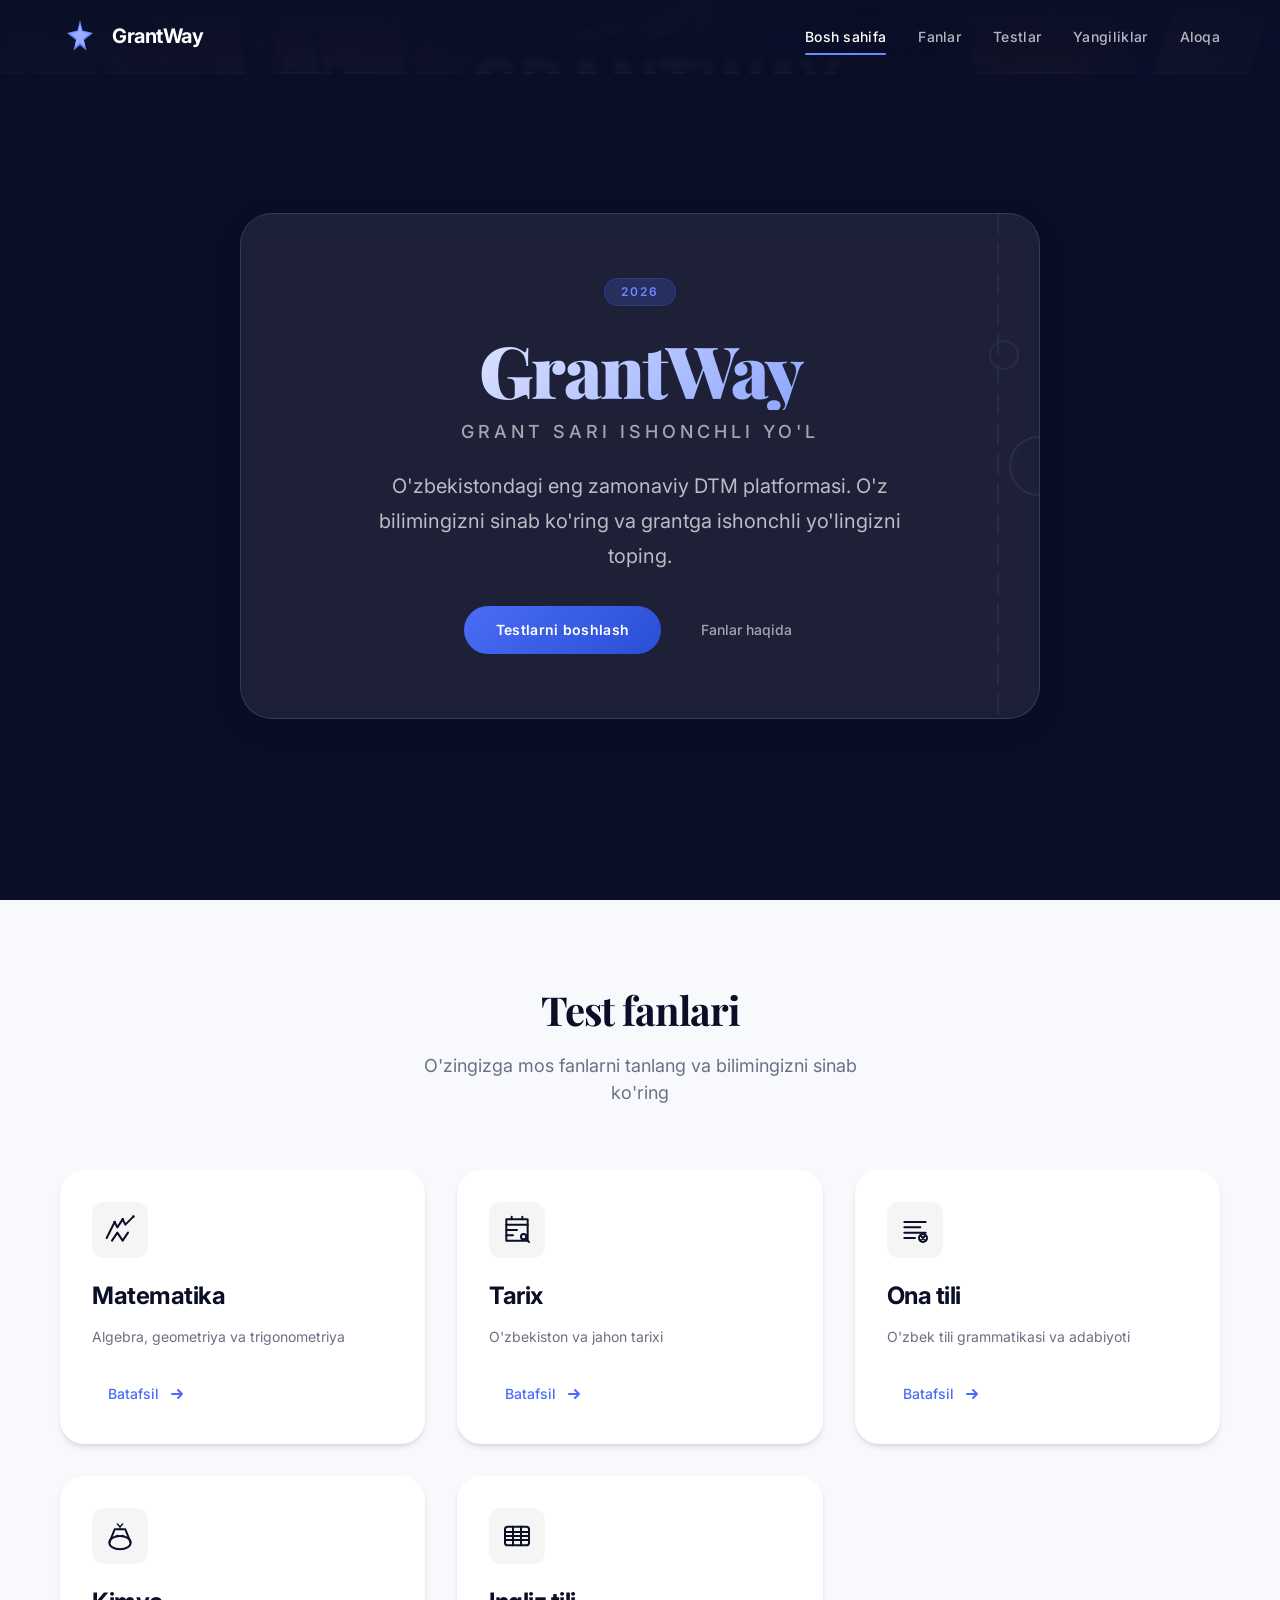
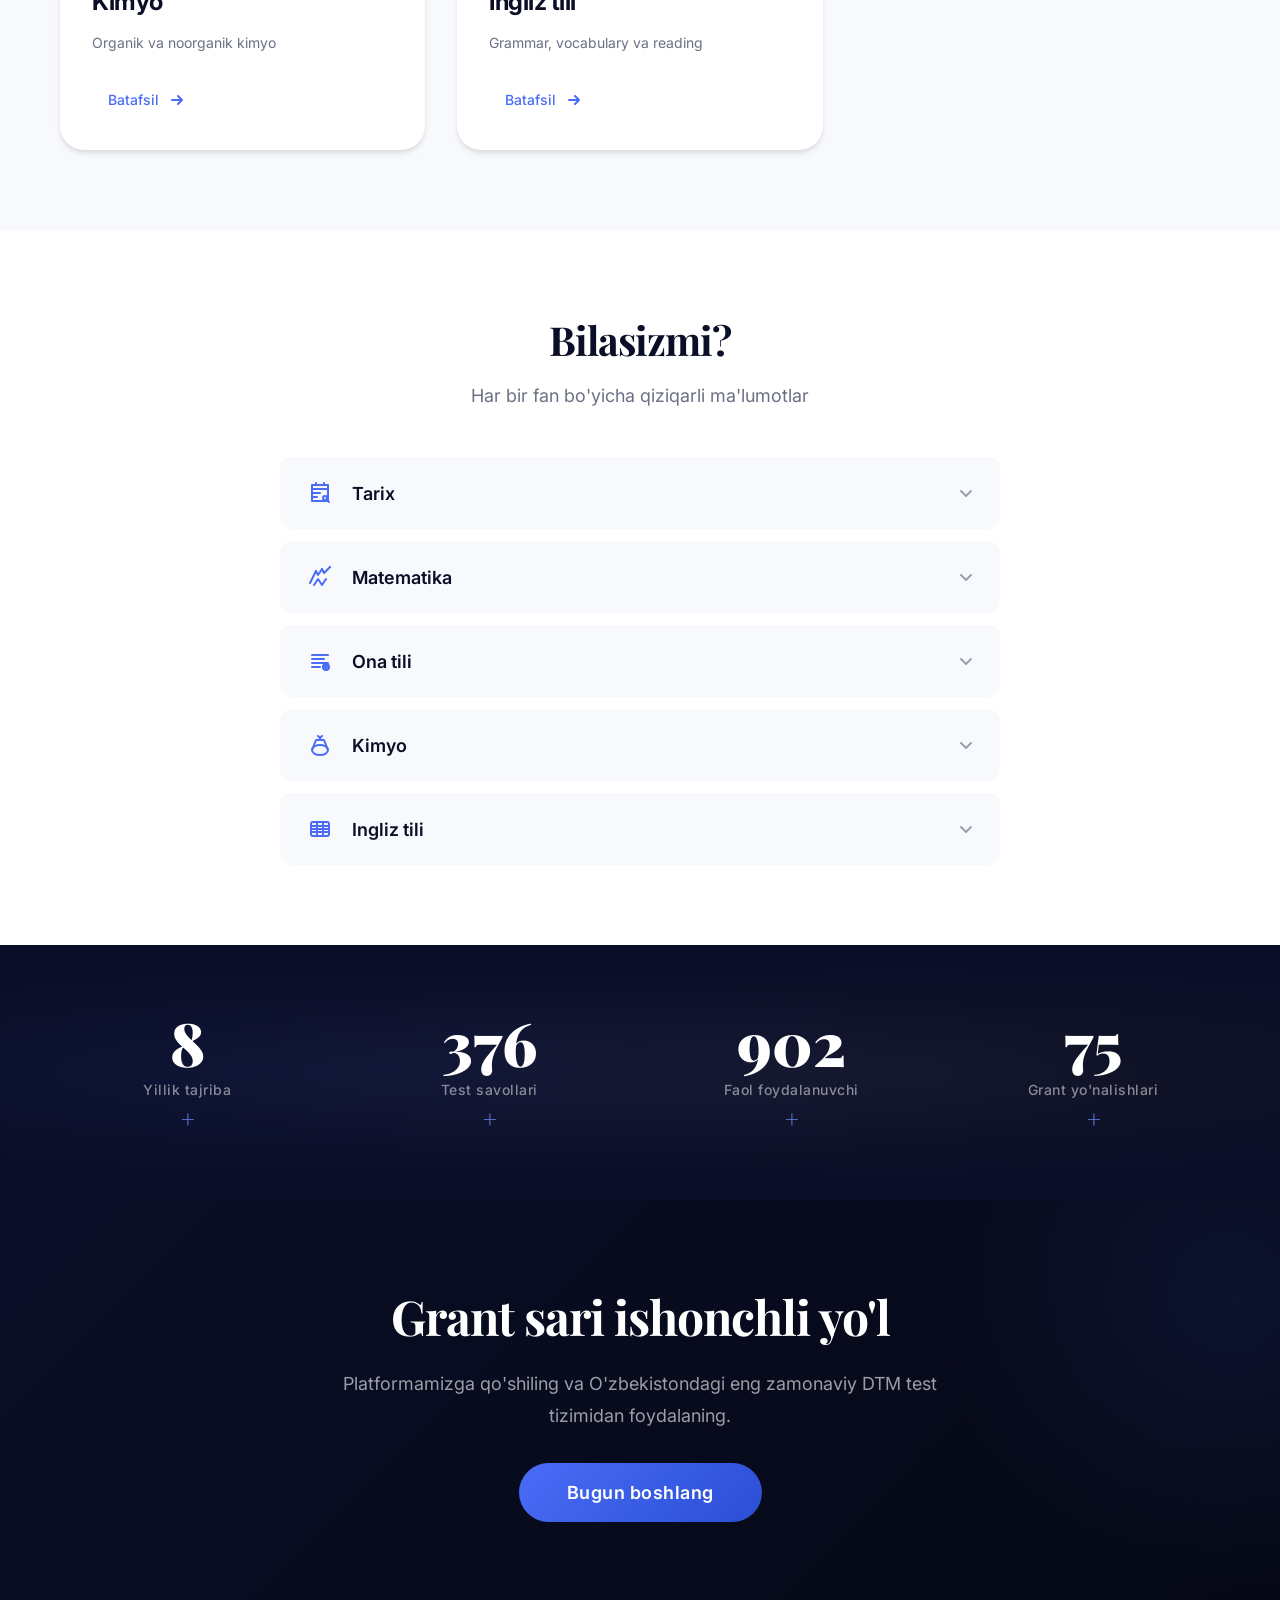
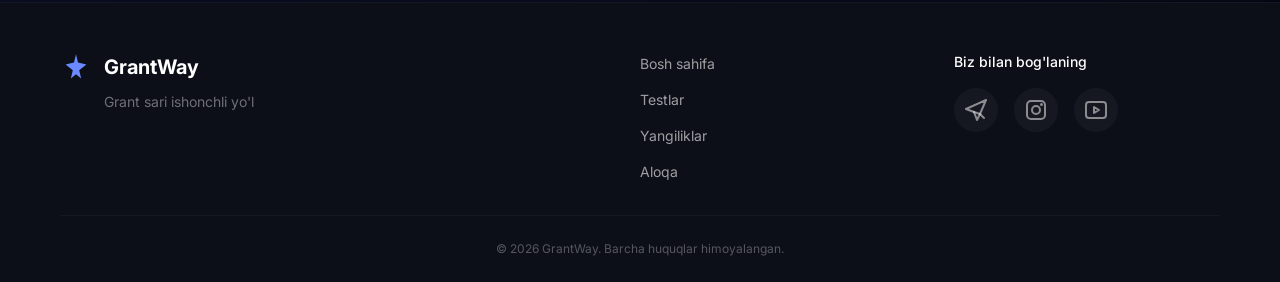
==== commit e35a8bad: "first commit" ====
--- a/index.html
+++ b/index.html
@@ -46,7 +46,7 @@
                         <a href="./index.html" class="header__nav-link header__nav-link--active">Bosh sahifa</a>
                     </li>
                     <li class="header__nav-item">
-                        <a href="./index.html#fanlar" class="header__nav-link">Fanlar</a>
+                        <a href="./pages/Fanlar.html" class="header__nav-link">Fanlar</a>
                     </li>
                     <li class="header__nav-item">
                         <a href="./pages/testlar.html" class="header__nav-link">Testlar</a>
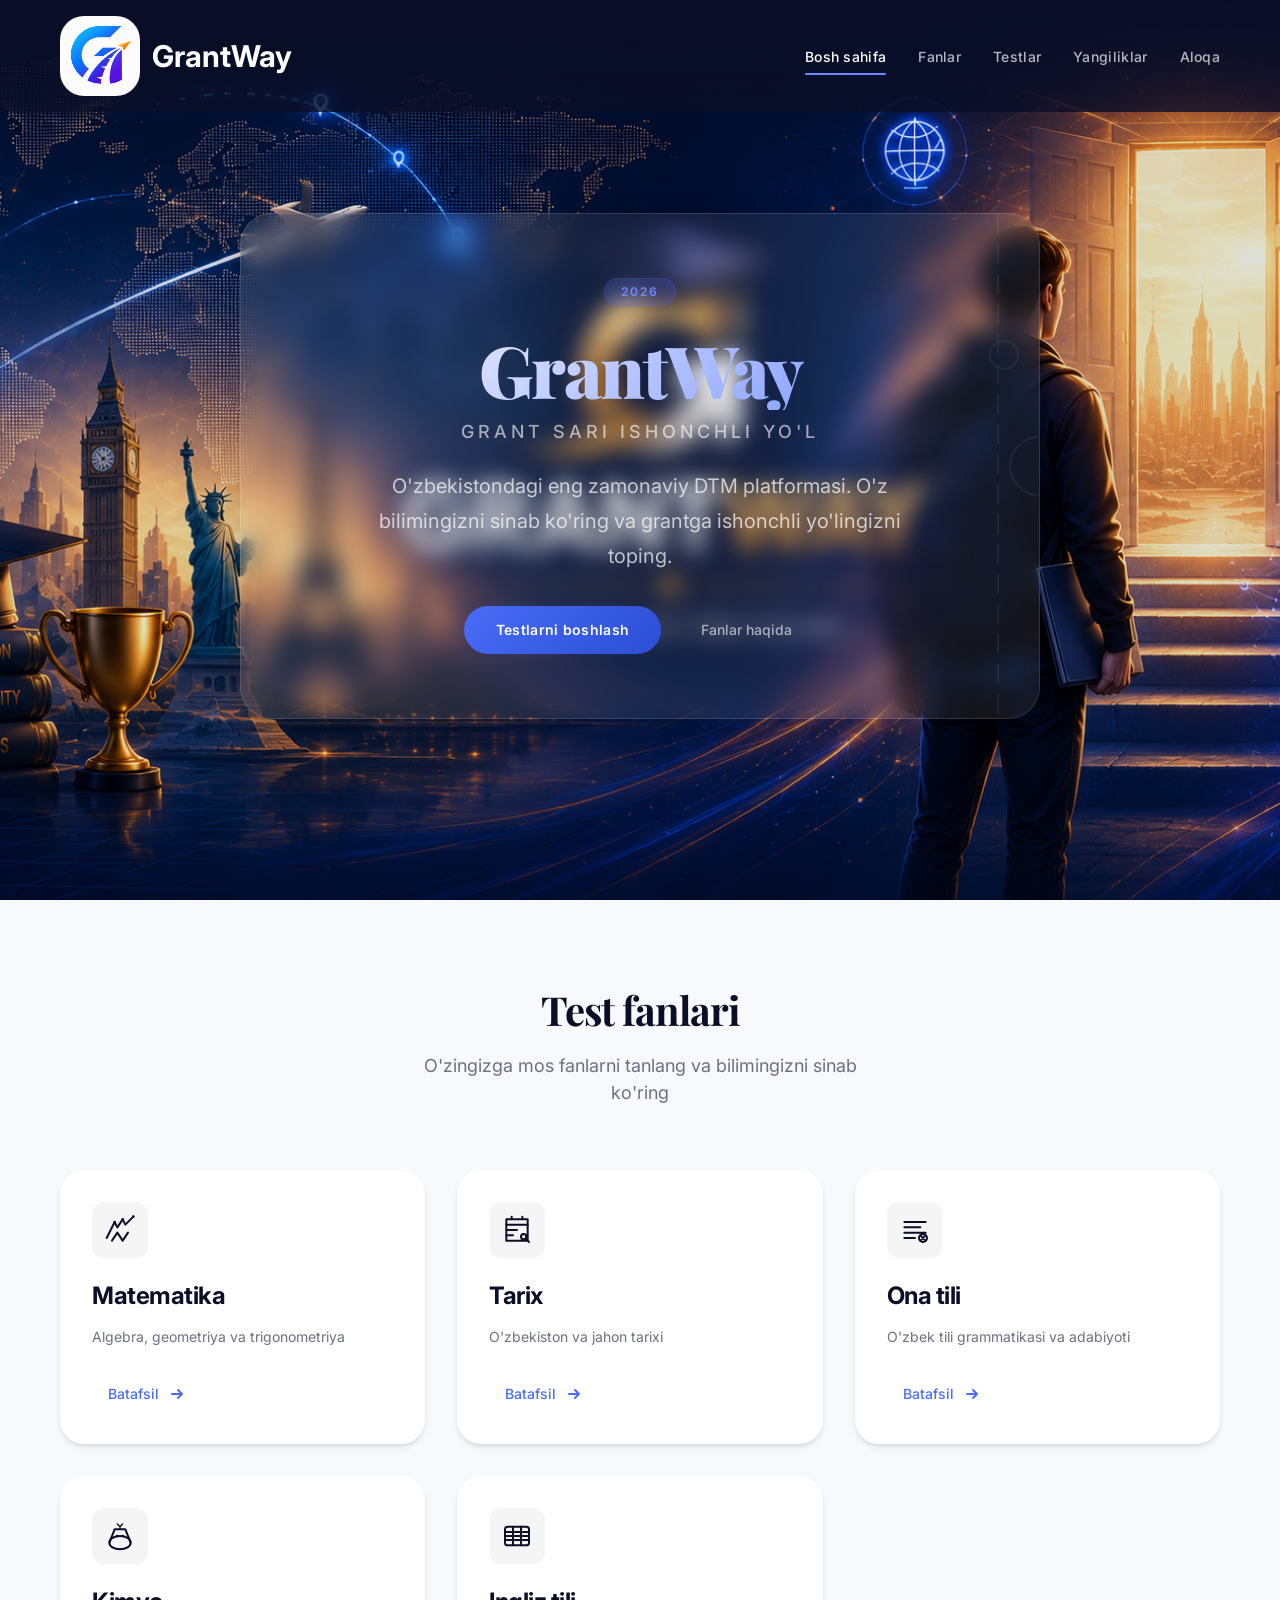
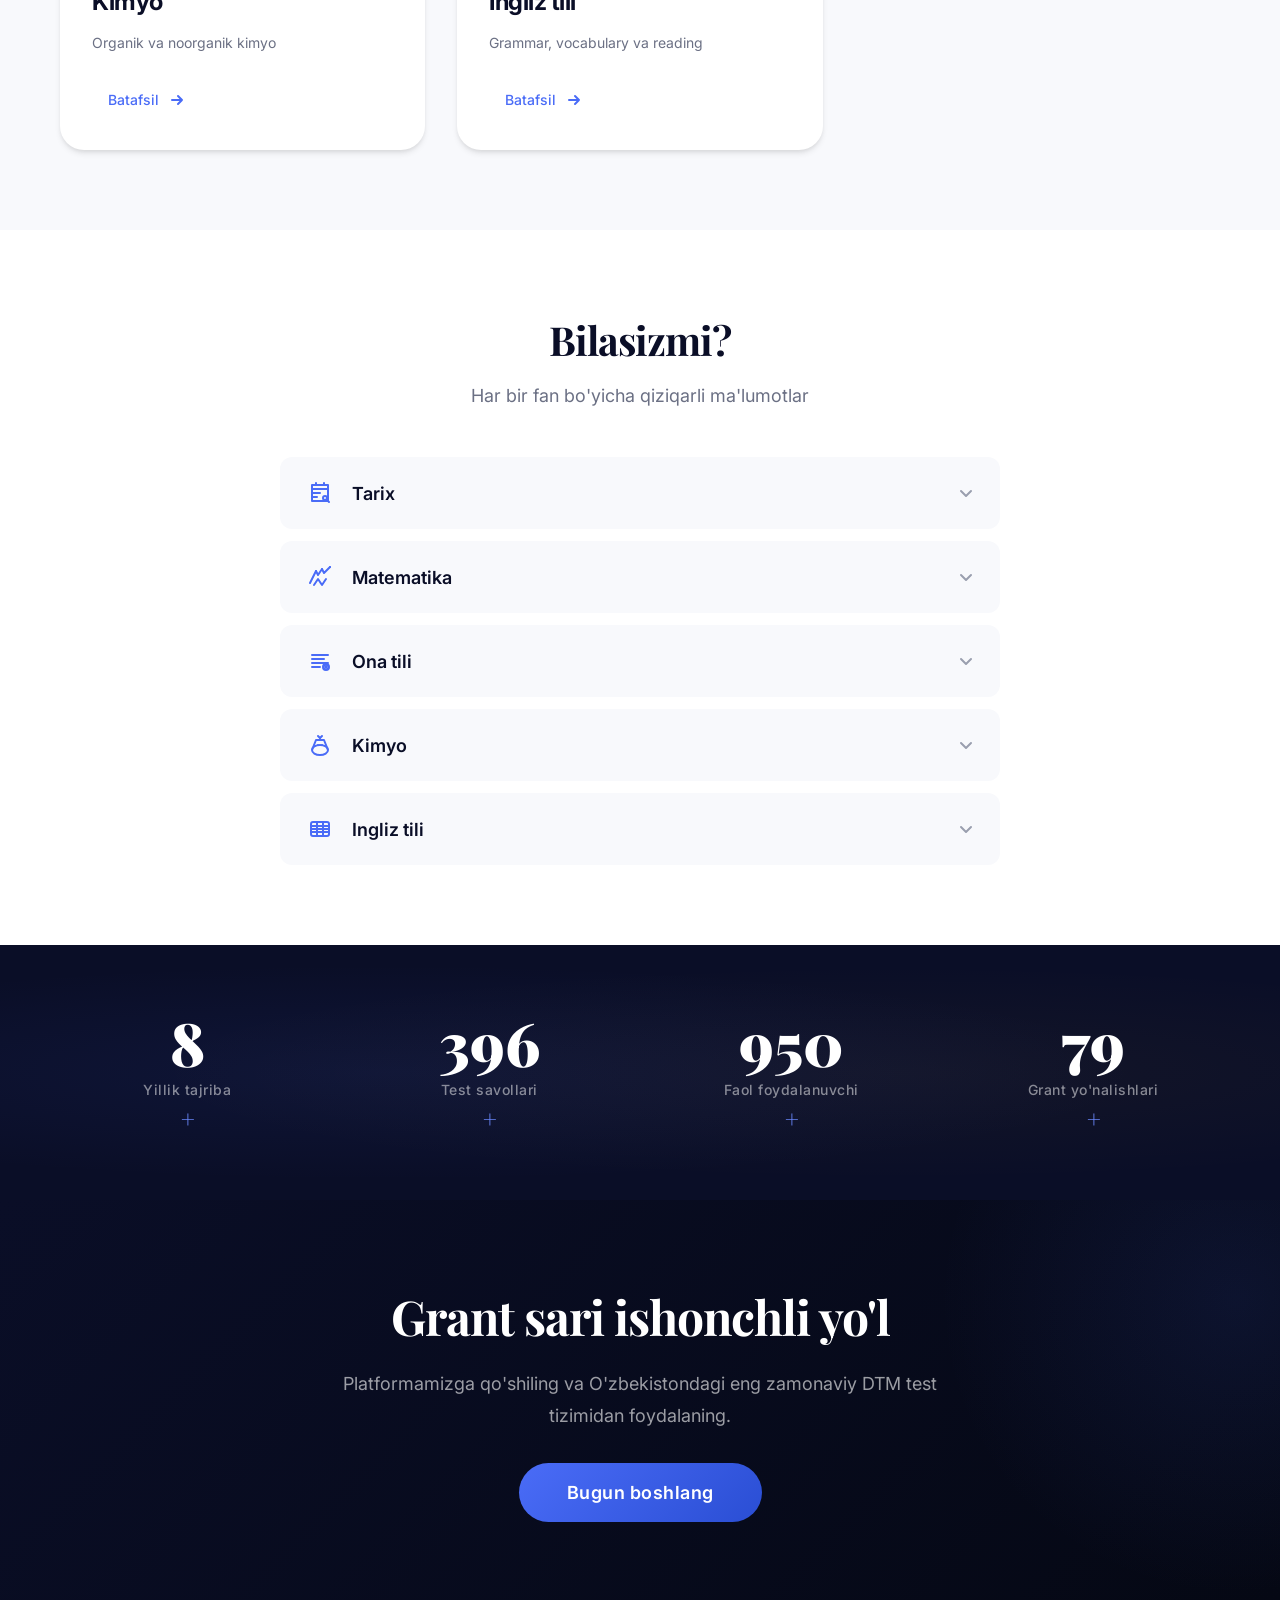
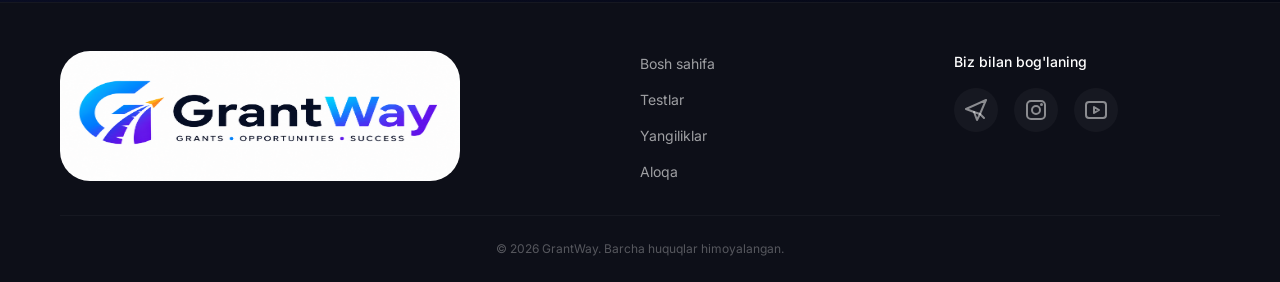
==== commit 6fdac26d: "Website updated" ====
--- a/index.html
+++ b/index.html
@@ -26,16 +26,12 @@
     <!-- HEADER: Transparent, Sticky, Blur -->
     <!-- ============================================ -->
     <header class="header" role="banner" aria-label="Sayt sarlavhasi">
-        <div class="header__background" aria-hidden="true"></div>
         <div class="header__overlay" aria-hidden="true"></div>
         
         <div class="container header__container">
             <!-- Logo -->
             <a href="./index.html" class="header__logo" aria-label="GrantWay bosh sahifa">
-                <svg class="header__logo-icon" width="40" height="40" viewBox="0 0 40 40" fill="none" xmlns="./assets/icons/logo.svg" aria-hidden="true">
-                    <path d="M20 4L22.5 14.5L33 17L24 24L26.5 34.5L20 29L13.5 34.5L16 24L7 17L17.5 14.5L20 4Z" fill="currentColor" />
-                    <path d="M20 8L21.8 15.6L29.6 17.4L23.4 22.6L25.2 30.2L20 26.6L14.8 30.2L16.6 22.6L10.4 17.4L18.2 15.6L20 8Z" fill="white" opacity="0.3" />
-                </svg>
+                <img class="header__logo" src="./assets/images/grant-header-logo.png" alt="">
                 <span class="header__logo-text">GrantWay</span>
             </a>
             
@@ -98,6 +94,11 @@
         <!-- HERO: Admission Ticket uslubi -->
         <!-- ============================================ -->
         <section class="hero" aria-label="Asosiy banner">
+
+
+            <div class="section1__background" aria-hidden="true"></div>
+
+
             <div class="hero__parallax" aria-hidden="true"></div>
             <div class="container hero__container">
                 <div class="hero__ticket">
@@ -487,13 +488,7 @@
         <div class="container">
             <div class="footer__grid">
                 <div class="footer__brand">
-                    <a href="./index.html" class="footer__logo">
-                        <svg width="32" height="32" viewBox="0 0 40 40" fill="none" xmlns="http://www.w3.org/2000/svg" aria-hidden="true">
-                            <path d="M20 4L22.5 14.5L33 17L24 24L26.5 34.5L20 29L13.5 34.5L16 24L7 17L17.5 14.5L20 4Z" fill="currentColor" />
-                        </svg>
-                        <span>GrantWay</span>
-                    </a>
-                    <p class="footer__description">Grant sari ishonchli yo'l</p>
+                    <img class="footer__logo" src="./assets/images/grant-logo.png" alt="">
                 </div>
                 
                 <nav class="footer__nav" aria-label="Footer menyusi">
--- a/style.css
+++ b/style.css
@@ -212,7 +212,12 @@
     padding: var(--spacing-4) 0;
     transition: background-color var(--transition-base), box-shadow var(--transition-base);
 }
-
+.header__logo {
+    border-radius: 30%;
+    display: block;
+    width: 80px;
+    height: 80px;
+}
 .header--scrolled {
     background-color: rgba(10, 14, 39, 0.85);
     backdrop-filter: var(--glass-blur);
@@ -220,18 +225,16 @@
     box-shadow: var(--shadow-lg);
 }
 
-.header__background {
+.section1__background {
     position: absolute;
     top: 0;
     left: 0;
     right: 0;
     bottom: 0;
-    z-index: var(--z-below);
     background-image:url(./assets/images/grant-background.png);
     background-size: cover;
     background-position: center;
-    opacity: 0.15;
-    filter: blur(2px);
+    opacity: 0.88;
 }
 
 .header__overlay {
@@ -277,7 +280,7 @@
 }
 
 .header__logo-text {
-    letter-spacing: -0.5px;
+    font-size: 30px;
 }
 
 /* Navigation */
@@ -1273,13 +1276,9 @@
 }
 
 .footer__logo {
-    display: inline-flex;
-    align-items: center;
-    gap: var(--spacing-3);
-    color: var(--color-white);
-    font-weight: var(--font-weight-bold);
-    font-size: var(--font-size-lg);
-    text-decoration: none;
+    width: 400px;
+    height: 130px;
+    border-radius: 30px;
 }
 
 .footer__logo svg {
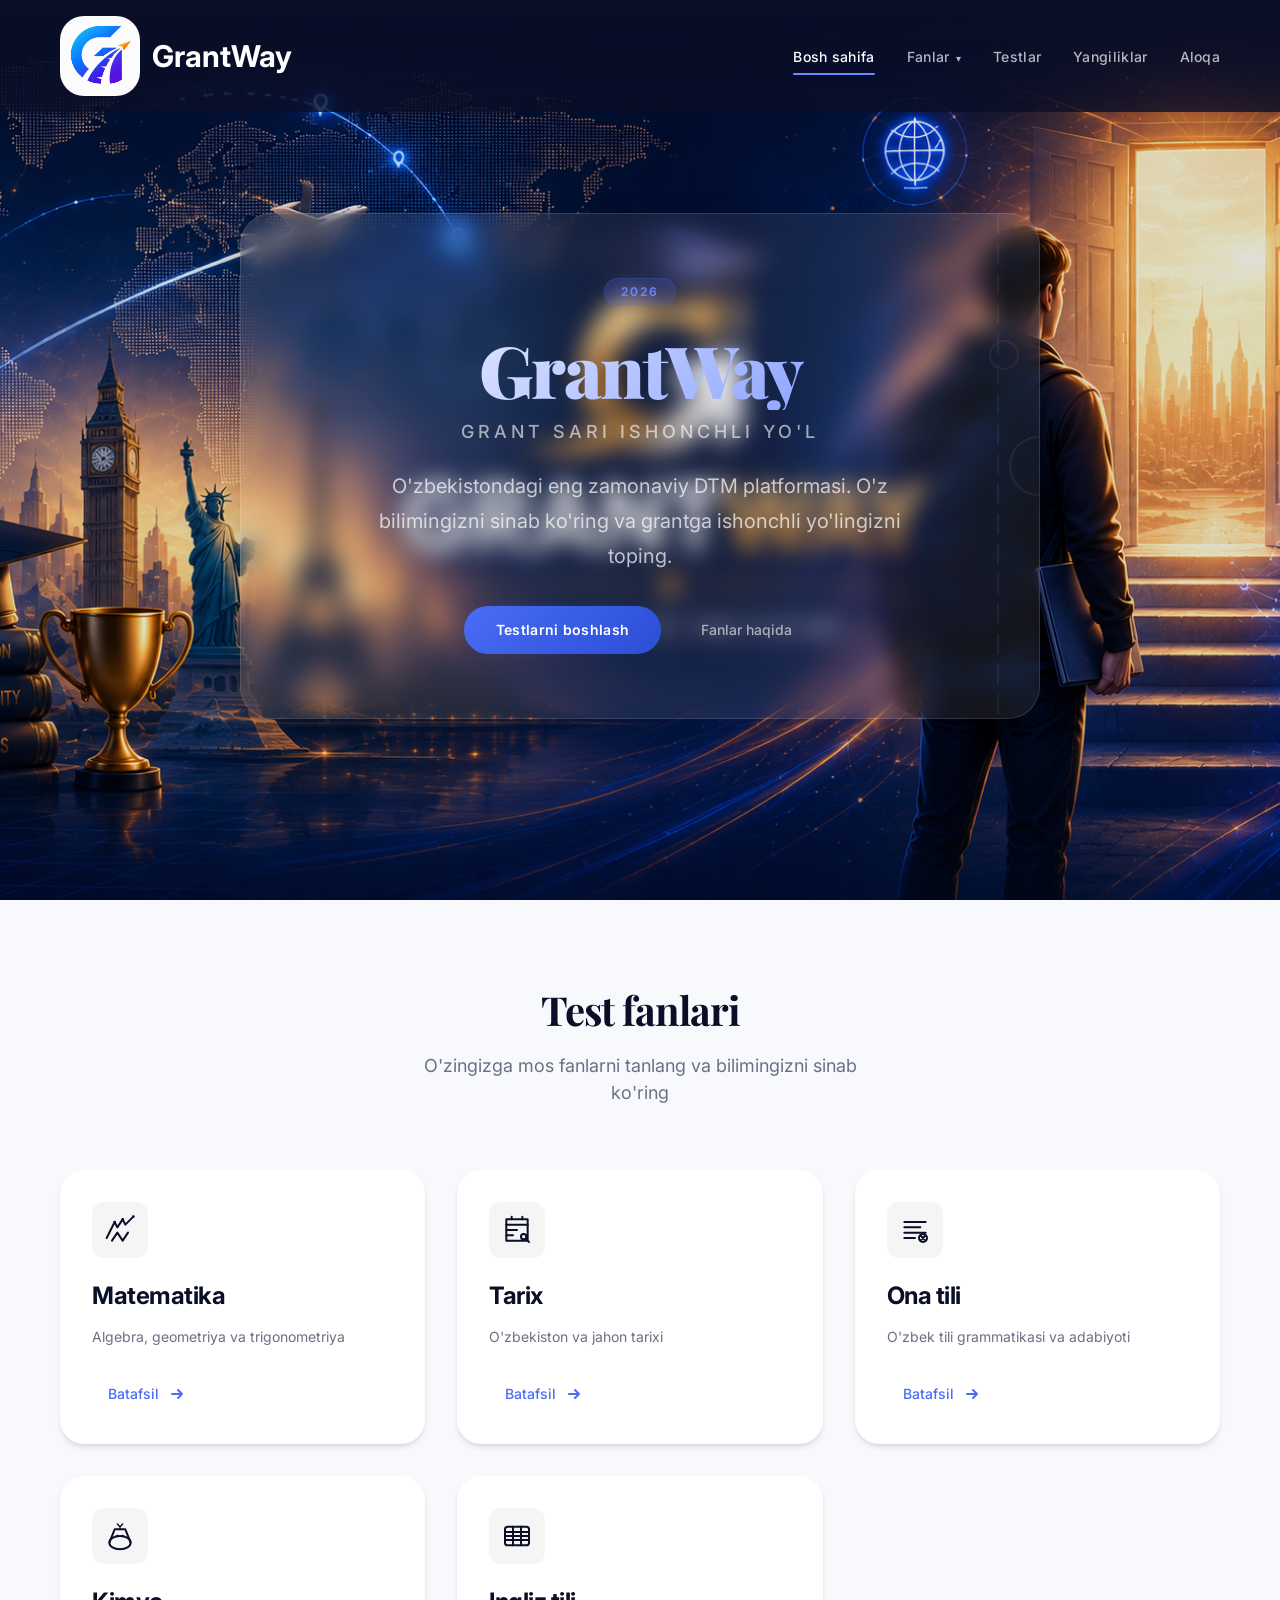
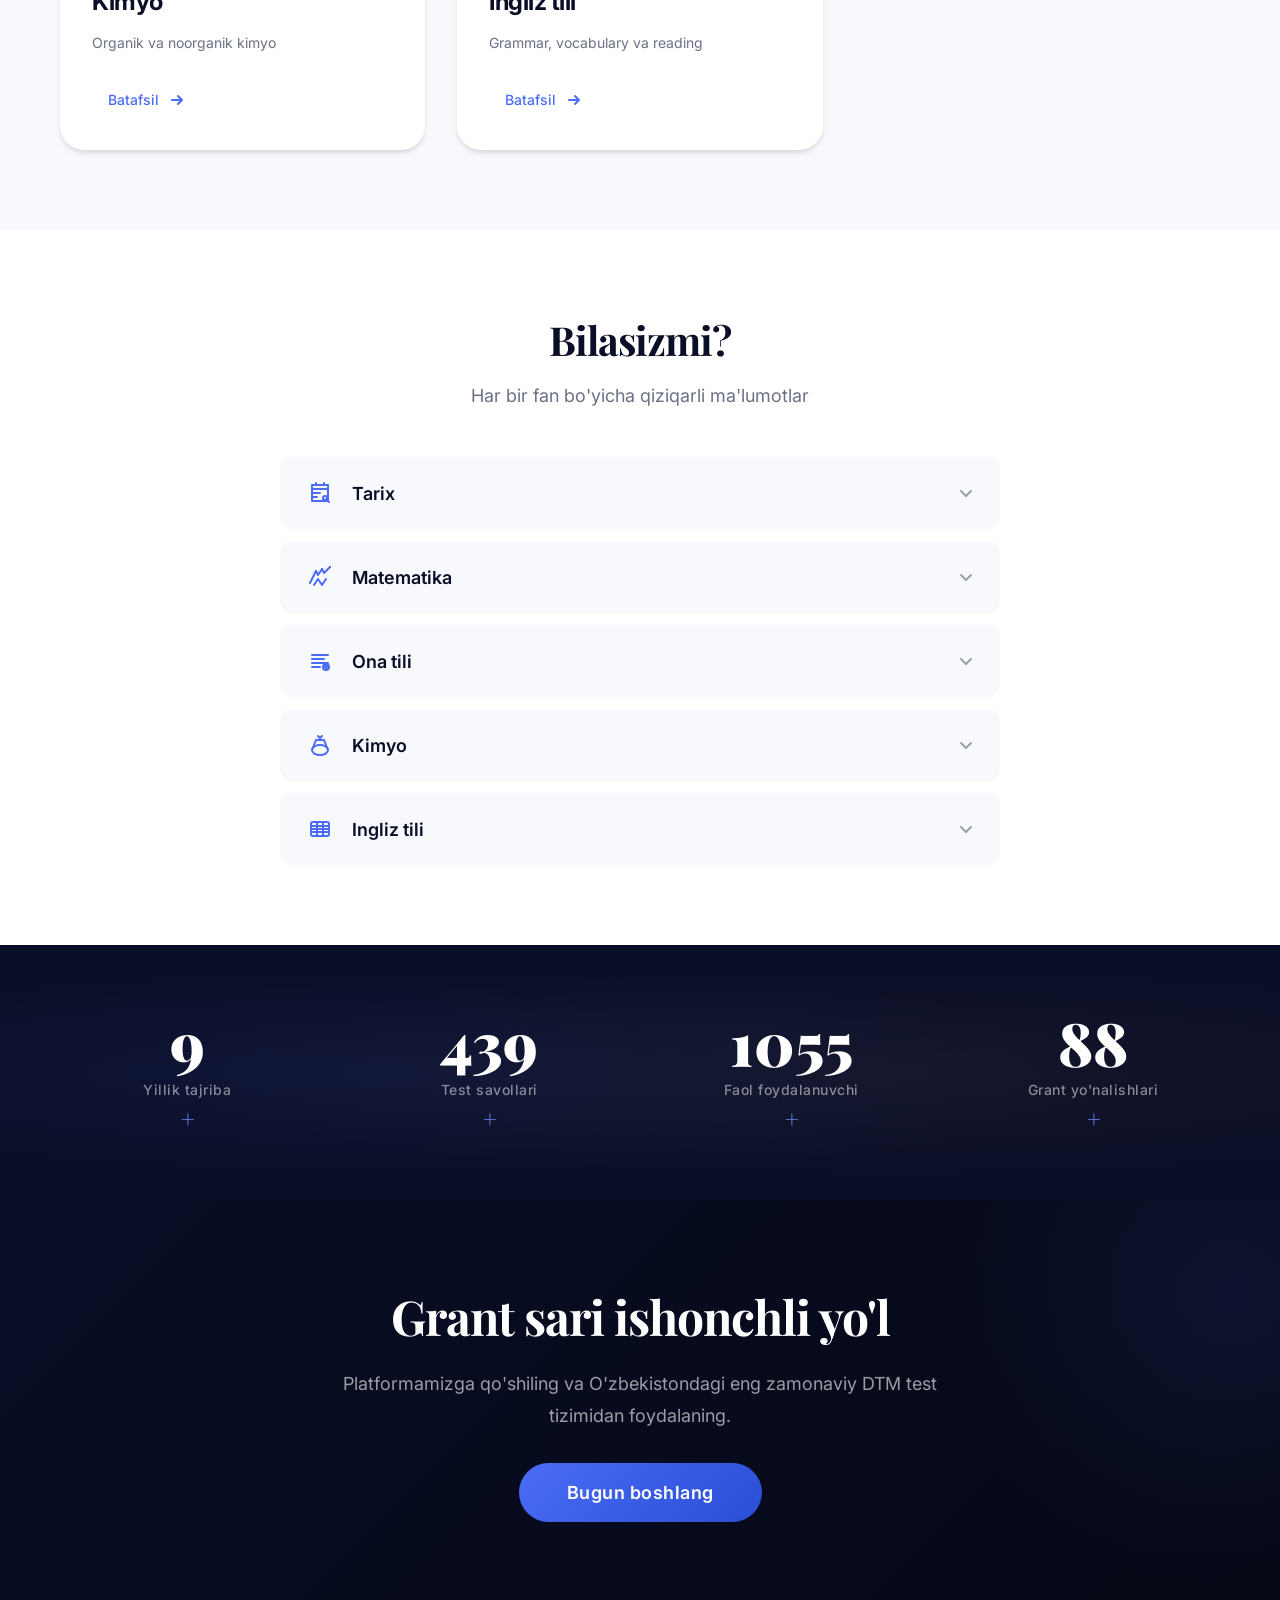
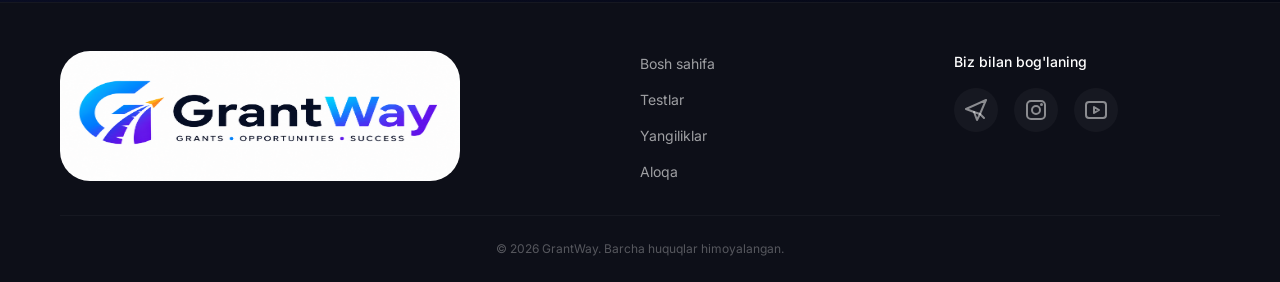
==== commit 528172ee: "yangiladim" ====
--- a/index.html
+++ b/index.html
@@ -8,8 +8,10 @@
     <meta name="theme-color" content="#0a0e27" />
     
     <!-- Favicon -->
-    <link rel="icon" type="image/svg+xml" href="./assets/icons/favicon.svg" />
-    <link rel="apple-touch-icon" href="./assets/icons/apple-touch-icon.png" />
+     <link rel="apple-touch-icon" sizes="180x180" href="./assets/icons/favicon_io/android-chrome-192x192.png">
+    <link rel="icon" type="image/png" sizes="32x32" href="./assets/icons/favicon_io/favicon-32x32.png">
+    <link rel="icon" type="image/png" sizes="16x16" href="./assets/icons/favicon_io/favicon-16x16.png">
+    <link rel="manifest" href="./assets/icons/favicon_io/site.webmanifest">
     
     <!-- Fontlar -->
     <link rel="preconnect" href="https://fonts.googleapis.com" />
@@ -42,7 +44,14 @@
                         <a href="./index.html" class="header__nav-link header__nav-link--active">Bosh sahifa</a>
                     </li>
                     <li class="header__nav-item">
-                        <a href="./pages/Fanlar.html" class="header__nav-link">Fanlar</a>
+                        <a href="./pages/Fanlar.html" class="header__nav-link">Fanlar <span class="header__nav-arrow">▾</span></a>
+                        <ul class="header__dropdown">
+                            <li><a href="./pages/matematika.html">Matematika</a></li>
+                            <li><a href="./pages/tarix.html">Tarix</a></li>
+                            <li><a href="./pages/ona-tili.html">Ona tili</a></li>
+                            <li><a href="./pages/kimyo.html">Kimyo</a></li>
+                            <li><a href="./pages/ingliz.html">Ingliz tili</a></li>
+                        </ul>
                     </li>
                     <li class="header__nav-item">
                         <a href="./pages/testlar.html" class="header__nav-link">Testlar</a>
@@ -503,13 +512,13 @@
                 <div class="footer__social">
                     <span class="footer__social-label">Biz bilan bog'laning</span>
                     <div class="footer__social-links">
-                        <a href="#" aria-label="Telegram" class="footer__social-link">
+                        <a href="https://telegram.me/primeziyo_uz" aria-label="Telegram" class="footer__social-link">
                             <svg width="24" height="24" viewBox="0 0 24 24" fill="none" xmlns="http://www.w3.org/2000/svg" aria-hidden="true">
                                 <path d="M22 2L2 11L10 14L13 22L16 16L22 2Z" stroke="currentColor" stroke-width="2" stroke-linejoin="round" />
                                 <path d="M16 16L20 20M16 16L10 14" stroke="currentColor" stroke-width="2" stroke-linecap="round" />
                             </svg>
                         </a>
-                        <a href="#" aria-label="Instagram" class="footer__social-link">
+                        <a href="https://www.instagram.com/primeziyo.uz/" aria-label="Instagram" class="footer__social-link">
                             <svg width="24" height="24" viewBox="0 0 24 24" fill="none" xmlns="http://www.w3.org/2000/svg" aria-hidden="true">
                                 <rect x="3" y="3" width="18" height="18" rx="4" stroke="currentColor" stroke-width="2" />
                                 <circle cx="12" cy="12" r="4" stroke="currentColor" stroke-width="2" />
--- a/style.css
+++ b/style.css
@@ -318,6 +318,8 @@
 
 .header__nav-link:hover {
     color: var(--color-white);
+    
+    
 }
 
 .header__nav-link:hover::after {
@@ -1350,6 +1352,99 @@
     color: rgba(255, 255, 255, 0.3);
 }
 
+
+
+
+.header__nav-arrow {
+    font-size: 10px;
+    margin-left: 2px;
+    transition: var(--transition-base);
+}
+.header__nav-item--dropdown:hover .header__nav-arrow {
+    transform: rotate(180deg);
+}
+
+.header__dropdown {
+    position: absolute;
+    top: calc(100% + 8px);
+    left: 800px;
+    min-width: 220px;
+    background: var(--color-white);
+    border-radius: var(--radius-lg);
+    box-shadow: var(--shadow-xl);
+    padding: var(--spacing-2) 0;
+    opacity: 0;
+    transform: translateY(-8px);
+    transition: all 0.3s cubic-bezier(0.34, 1.56, 0.64, 1);
+    border: 1px solid var(--color-border);
+}
+.header__nav-link:active {
+    opacity: 1;
+}
+
+.header__nav-item--dropdown:hover .header__dropdown {
+    opacity: 1;
+    visibility: visible;
+    transform: translateY(0);
+}
+
+.header__dropdown li a {
+    display: block;
+    padding: 0.6rem 1.5rem;
+    color: var(--color-dark);
+    font-size: var(--font-size-sm);
+    font-weight: var(--font-weight-medium);
+    transition: var(--transition-base);
+}
+
+.header__dropdown li a:hover {
+    background: var(--color-gray-50);
+    color: var(--color-primary);
+    padding-left: 1.8rem;
+}
+
+@media (max-width: 992px) {
+     .header__nav-arrow {
+        display: none;
+    }
+
+    .header__dropdown {
+        position: static;
+        background: rgba(255, 255, 255, 0.05);
+        box-shadow: none;
+        border: none;
+        opacity: 1;
+        visibility: visible;
+        transform: none;
+        padding: var(--spacing-2) 0;
+        max-height: 0;
+        overflow: hidden;
+        transition: max-height 0.3s ease;
+        border-radius: var(--radius-md);
+        width: 100%;
+    }
+
+    .header__nav-item--dropdown.open .header__dropdown {
+        max-height: 300px;
+    }
+
+    .header__dropdown li a {
+        color: rgba(255, 255, 255, 0.8);
+        text-align: center;
+        padding: 0.6rem 1rem;
+        font-size: var(--font-size-base);
+    }
+
+    .header__dropdown li a:hover {
+        background: rgba(255, 255, 255, 0.05);
+        color: var(--color-white);
+        padding-left: 1rem;
+    }
+}
+
+
+
+
 /* ============================================ */
 /* RESPONSIVE: Mobile First */
 /* ============================================ */
